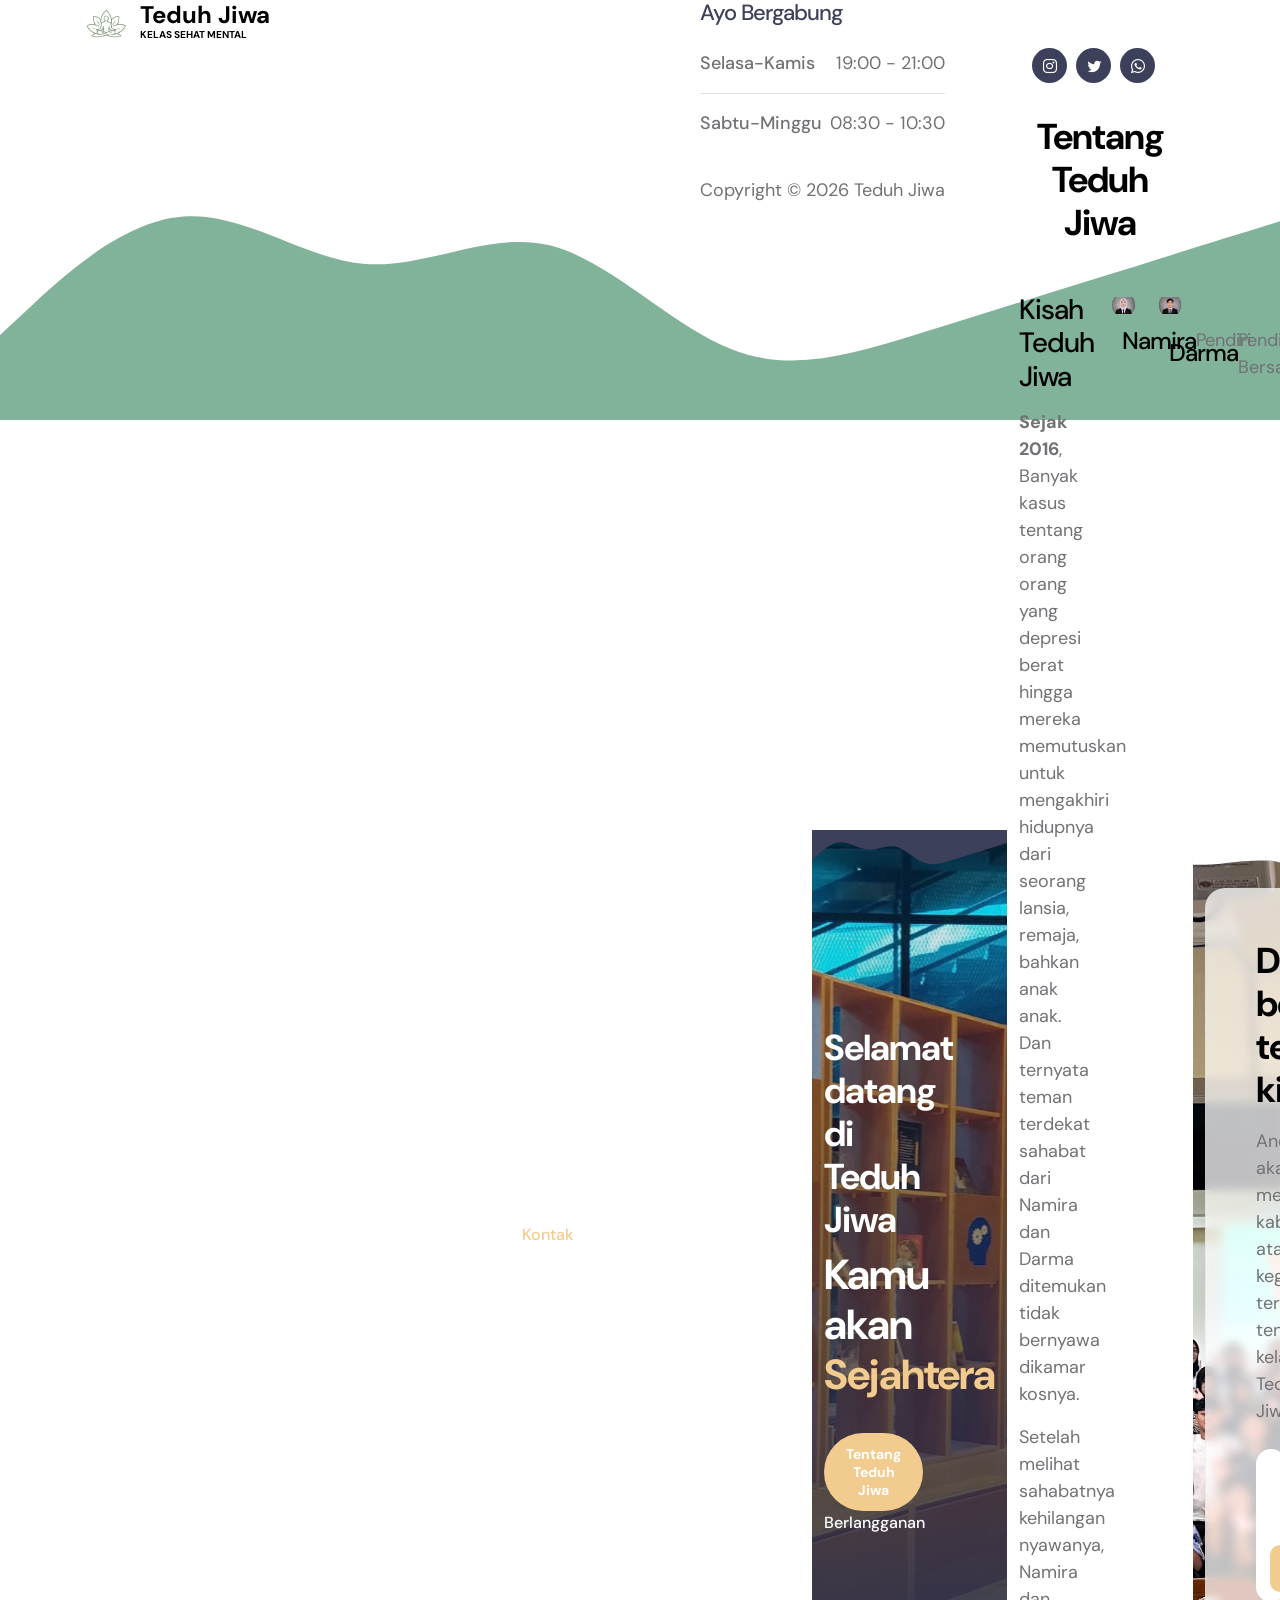
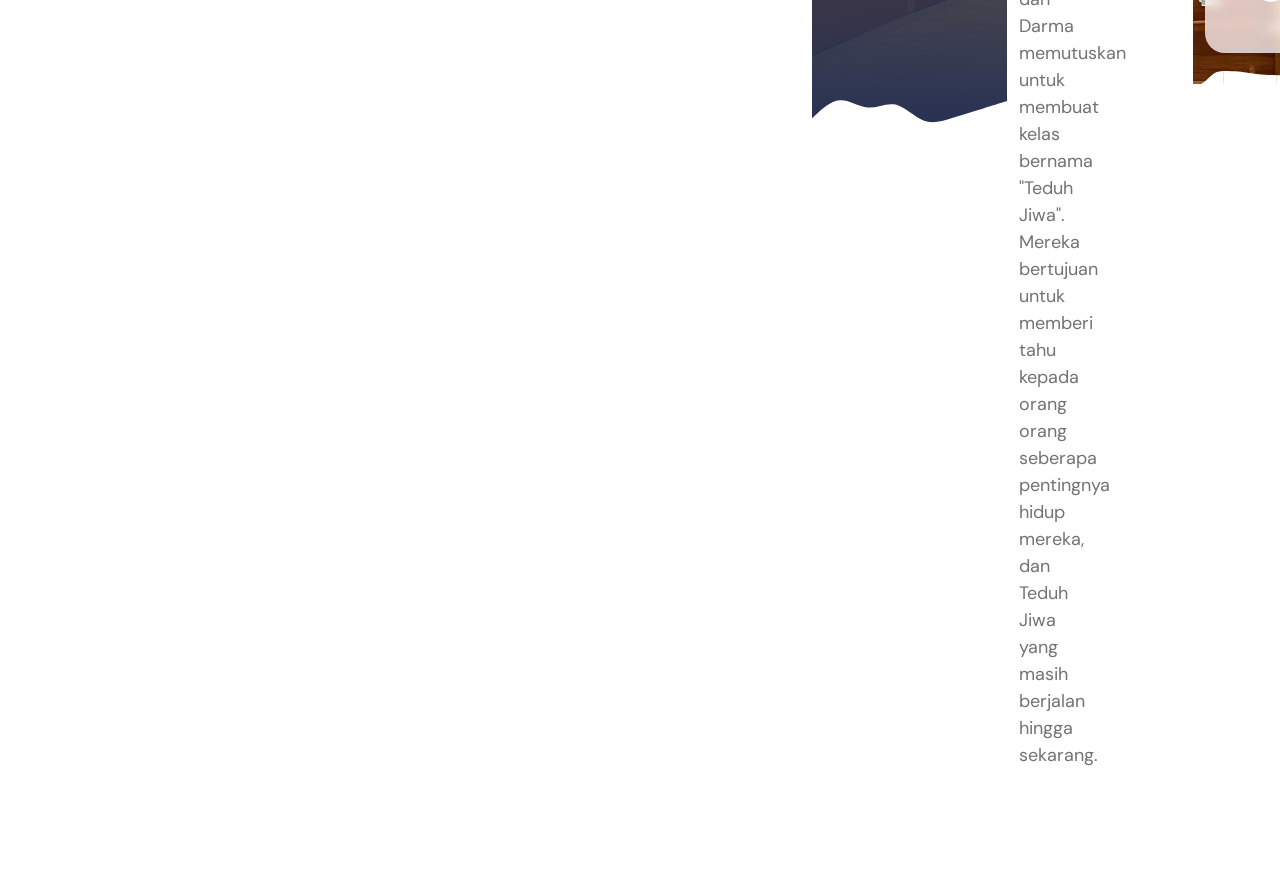
==== index.html @ 2fbf76d4 "Update index.html" ====
<!doctype html>
<html lang="en">
    <head>
        <meta charset="utf-8">
        <meta name="viewport" content="width=device-width, initial-scale=1">

        <meta name="description" content="">
        <meta name="author" content="">

        <title>Teduh Jiwa</title>

        <!-- CSS FILES -->                
        <link rel="preconnect" href="https://fonts.googleapis.com">

        <link rel="preconnect" href="https://fonts.gstatic.com" crossorigin>

        <link href="https://fonts.googleapis.com/css2?family=DM+Sans:ital,wght@0,400;0,500;0,700;1,400&display=swap" rel="stylesheet">

        <link href="css/bootstrap.min.css" rel="stylesheet">

        <link href="css/bootstrap-icons.css" rel="stylesheet">

        <link href="css/templatemo-tiya-golf-club.css" rel="stylesheet">
        
<!--

TemplateMo 587 Tiya Golf Club

https://templatemo.com/tm-587-tiya-golf-club

-->
    </head>
    
    <body>

        <main>

            <nav class="navbar navbar-expand-lg">                
                <div class="container">
                    <a class="navbar-brand d-flex align-items-center" href="index.html">
                        <img src="images/logo.png" class="navbar-brand-image img-fluid" alt="Tiya Golf Club">
                        <span class="navbar-brand-text">
                            Teduh Jiwa
                            <small>Kelas Sehat Mental</small>
                        </span>
                    </a>

                    <div class="d-lg-none ms-auto me-3">
                        <a class="btn custom-btn custom-border-btn" data-bs-toggle="offcanvas" href="#offcanvasExample" role="button" aria-controls="offcanvasExample">Member Login</a>
                    </div>
    
                    <button class="navbar-toggler" type="button" data-bs-toggle="collapse" data-bs-target="#navbarNav" aria-controls="navbarNav" aria-expanded="false" aria-label="Toggle navigation">
                        <span class="navbar-toggler-icon"></span>
                    </button>
    
                    <div class="collapse navbar-collapse" id="navbarNav">
                        <ul class="navbar-nav ms-lg-auto">
                            <li class="nav-item">
                                <a class="nav-link click-scroll" href="#section_1">Beranda</a>
                            </li>
    
                            <li class="nav-item">
                                <a class="nav-link click-scroll" href="#section_2">Tentang</a>
                            </li>

                            <li class="nav-item">
                                <a class="nav-link click-scroll" href="#section_3">Langganan</a>
                            </li>

                            <li class="nav-item">
                                <a class="nav-link click-scroll" href="#section_4">Kegiatan</a>
                            </li>

                            <li class="nav-item">
                                <a class="nav-link click-scroll" href="#section_5">Kontak</a>
                            </li>

                            <li class="nav-item">
                                <a class="nav-link click-scroll" href="login/index.html">Login</a>
                            </li>

                            <li class="nav-item dropdown">
                                <a class="nav-link dropdown-toggle" href="#" id="navbarLightDropdownMenuLink" role="button" data-bs-toggle="dropdown" aria-expanded="false">Halaman</a>

                                <ul class="dropdown-menu dropdown-menu-light" aria-labelledby="navbarLightDropdownMenuLink">
                                    <li><a class="dropdown-item" href="event-listing.html">Daftar Kegiatan</a></li>

                                    <li><a class="dropdown-item" href="event-detail.html">Rincian Kegiatan</a></li>
                                </ul>
                            </li>
                        </ul>

        
                        </p>
                    </div>
                </div>

                <svg xmlns="http://www.w3.org/2000/svg" viewBox="0 0 1440 320"><path fill="#3D405B" fill-opacity="1" d="M0,224L34.3,192C68.6,160,137,96,206,90.7C274.3,85,343,139,411,144C480,149,549,107,617,122.7C685.7,139,754,213,823,240C891.4,267,960,245,1029,224C1097.1,203,1166,181,1234,160C1302.9,139,1371,117,1406,106.7L1440,96L1440,320L1405.7,320C1371.4,320,1303,320,1234,320C1165.7,320,1097,320,1029,320C960,320,891,320,823,320C754.3,320,686,320,617,320C548.6,320,480,320,411,320C342.9,320,274,320,206,320C137.1,320,69,320,34,320L0,320Z"></path></svg>
            </div>
            

            <section class="hero-section d-flex justify-content-center align-items-center" id="section_1">

                <div class="section-overlay"></div>

                <svg xmlns="http://www.w3.org/2000/svg" viewBox="0 0 1440 320"><path fill="#3D405B" fill-opacity="1" d="M0,224L34.3,192C68.6,160,137,96,206,90.7C274.3,85,343,139,411,144C480,149,549,107,617,122.7C685.7,139,754,213,823,240C891.4,267,960,245,1029,224C1097.1,203,1166,181,1234,160C1302.9,139,1371,117,1406,106.7L1440,96L1440,0L1405.7,0C1371.4,0,1303,0,1234,0C1165.7,0,1097,0,1029,0C960,0,891,0,823,0C754.3,0,686,0,617,0C548.6,0,480,0,411,0C342.9,0,274,0,206,0C137.1,0,69,0,34,0L0,0Z"></path></svg>

                <div class="container">
                    <div class="row">

                        <div class="col-lg-6 col-12 mb-5 mb-lg-0">
                            <h2 class="text-white">Selamat datang di Teduh Jiwa</h2>

                            <h1 class="cd-headline rotate-1 text-white mb-4 pb-2">
                                <span>Kamu akan</span>
                                <span class="cd-words-wrapper">
                                    <b class="is-visible">Sejahtera</b>
                                    <b>Sehat</b>
                                    <b>Bahagia</b>
                                </span>
                            </h1>

                            <div class="custom-btn-group">
                                <a href="#section_2" class="btn custom-btn smoothscroll me-3">Tentang Teduh Jiwa</a>

                                <a href="#section_3" class="link smoothscroll">Berlangganan</a>
                            </div>
                        </div>

                        <div class="col-lg-6 col-12">
                            <div class="ratio ratio-16x9">
                                <iframe width="560" height="315" src="https://www.youtube.com/embed/LBBVtl3pUAc" title="YouTube video player" frameborder="0" allow="accelerometer; autoplay; clipboard-write; encrypted-media; gyroscope; picture-in-picture; web-share" allowfullscreen></iframe>
                            </div>
                        </div>

                    </div>
                </div>

                <svg xmlns="http://www.w3.org/2000/svg" viewBox="0 0 1440 320"><path fill="#ffffff" fill-opacity="1" d="M0,224L34.3,192C68.6,160,137,96,206,90.7C274.3,85,343,139,411,144C480,149,549,107,617,122.7C685.7,139,754,213,823,240C891.4,267,960,245,1029,224C1097.1,203,1166,181,1234,160C1302.9,139,1371,117,1406,106.7L1440,96L1440,320L1405.7,320C1371.4,320,1303,320,1234,320C1165.7,320,1097,320,1029,320C960,320,891,320,823,320C754.3,320,686,320,617,320C548.6,320,480,320,411,320C342.9,320,274,320,206,320C137.1,320,69,320,34,320L0,320Z"></path></svg>
            </section>


            <section class="about-section section-padding" id="section_2">
                <div class="container">
                    <div class="row">

                        <div class="col-lg-12 col-12 text-center">
                            <h2 class="mb-lg-5 mb-4">Tentang Teduh Jiwa</h2>
                        </div>

                        <div class="col-lg-5 col-12 me-auto mb-4 mb-lg-0">
                            <h3 class="mb-3">Kisah Teduh Jiwa</h3>

                            <p><strong>Sejak 2016</strong>, Banyak kasus tentang orang orang yang depresi berat hingga mereka memutuskan untuk mengakhiri hidupnya dari seorang lansia, remaja, bahkan anak anak. Dan ternyata teman terdekat sahabat dari Namira dan Darma ditemukan tidak bernyawa dikamar kosnya.</p>

                            <p>Setelah melihat sahabatnya kehilangan nyawanya, Namira dan Darma memutuskan untuk membuat kelas bernama "Teduh Jiwa". Mereka bertujuan untuk memberi tahu kepada orang orang seberapa pentingnya hidup mereka, dan Teduh Jiwa yang masih berjalan hingga sekarang.</p>
                        </div>

                        <div class="col-lg-3 col-md-6 col-12 mb-4 mb-lg-0 mb-md-0">
                            <div class="member-block">
                                <div class="member-block-image-wrap">
                                    <img src="images/members/portrait-young-handsome-businessman-wearing-suit-standing-with-crossed-arms-with-isolated-studio-white-background.jpg" class="member-block-image img-fluid" alt="">

                                    <ul class="social-icon">
                                        <li class="social-icon-item">
                                            <a href="#" class="social-icon-link bi-twitter"></a>
                                        </li>

                                        <li class="social-icon-item">
                                            <a href="#" class="social-icon-link bi-whatsapp"></a>
                                        </li>
                                    </ul>
                                </div>

                                <div class="member-block-info d-flex align-items-center">
                                    <h4>Namira</h4>

                                    <p class="ms-auto">Pendiri</p>
                                </div>
                            </div>
                        </div>

                        <div class="col-lg-3 col-md-6 col-12">
                            <div class="member-block">
                                <div class="member-block-image-wrap">
                                    <img src="images/members/successful-asian-lady-boss-red-blazer-holding-clipboard-with-documens-pen-working-looking-happy-white-background.jpg" class="member-block-image img-fluid" alt="">

                                    <ul class="social-icon">
                                        <li class="social-icon-item">
                                            <a href="#" class="social-icon-link bi-linkedin"></a>
                                        </li>
                                        <li class="social-icon-item">
                                            <a href="#" class="social-icon-link bi-twitter"></a>
                                        </li>
                                    </ul>
                                </div>

                                <div class="member-block-info d-flex align-items-center">
                                    <h4>Darma</h4>

                                    <p class="ms-auto">Pendiri Bersama</p>
                                </div>
                            </div>
                        </div>

                    </div>
                </div>
            </section>


            <section class="section-bg-image">
                <svg viewBox="0 0 1265 144" xmlns="http://www.w3.org/2000/svg" xmlns:xlink="http://www.w3.org/1999/xlink"><path fill="rgba(255, 255, 255, 1)" d="M 0 40 C 164 40 164 20 328 20 L 328 20 L 328 0 L 0 0 Z" stroke-width="0"></path> <path fill="rgba(255, 255, 255, 1)" d="M 327 20 C 445.5 20 445.5 89 564 89 L 564 89 L 564 0 L 327 0 Z" stroke-width="0"></path> <path fill="rgba(255, 255, 255, 1)" d="M 563 89 C 724.5 89 724.5 48 886 48 L 886 48 L 886 0 L 563 0 Z" stroke-width="0"></path><path fill="rgba(255, 255, 255, 1)" d="M 885 48 C 1006.5 48 1006.5 67 1128 67 L 1128 67 L 1128 0 L 885 0 Z" stroke-width="0"></path><path fill="rgba(255, 255, 255, 1)" d="M 1127 67 C 1196 67 1196 0 1265 0 L 1265 0 L 1265 0 L 1127 0 Z" stroke-width="0"></path></svg>

                <div class="container">
                    <div class="row">

                        <div class="col-lg-6 col-12">
                            <div class="section-bg-image-block">
                                <h2 class="mb-lg-3">Dapatkan berita tentang kita</h2>

                                <p>Anda akan mendapatkan kabar atau kegiatan terbaru tentang kelas Teduh Jiwa.</p>

                                <form action="#" method="get" class="custom-form mt-lg-4 mt-2" role="form">
                                    <div class="input-group input-group-lg">
                                        <span class="input-group-text bi-envelope" id="basic-addon1"></span>

                                        <input type="email" name="email" id="email" pattern="[^ @]*@[^ @]*" class="form-control" placeholder="Alamat Email" required="">

                                        <button type="submit" class="form-control">Ikuti</button>
                                    </div>
                                </form>
                            </div>
                        </div>

                    </div>
                </div>

                <svg viewBox="0 0 1265 144" xmlns="http://www.w3.org/2000/svg" xmlns:xlink="http://www.w3.org/1999/xlink"><path fill="rgba(255, 255, 255, 1)" d="M 0 40 C 164 40 164 20 328 20 L 328 20 L 328 0 L 0 0 Z" stroke-width="0"></path> <path fill="rgba(255, 255, 255, 1)" d="M 327 20 C 445.5 20 445.5 89 564 89 L 564 89 L 564 0 L 327 0 Z" stroke-width="0"></path> <path fill="rgba(255, 255, 255, 1)" d="M 563 89 C 724.5 89 724.5 48 886 48 L 886 48 L 886 0 L 563 0 Z" stroke-width="0"></path><path fill="rgba(255, 255, 255, 1)" d="M 885 48 C 1006.5 48 1006.5 67 1128 67 L 1128 67 L 1128 0 L 885 0 Z" stroke-width="0"></path><path fill="rgba(255, 255, 255, 1)" d="M 1127 67 C 1196 67 1196 0 1265 0 L 1265 0 L 1265 0 L 1127 0 Z" stroke-width="0"></path></svg>
            </section>


            <section class="membership-section section-padding" id="section_3">
                <div class="container">
                    <div class="row">

                        <div class="col-lg-12 col-12 text-center mx-auto mb-lg-5 mb-4">
                            <h2><span>Berlangganan</span> kelas Teduh Jiwa</h2>
                        </div>

                        <div class="col-lg-6 col-12 mb-3 mb-lg-0">
                            <h4 class="mb-4 pb-lg-2">Biaya kelas Teduh Jiwa</h4>

                            <div class="table-responsive">
                                <table class="table text-center">
                                    <thead>
                                        <tr>
                                            <th style="width: 34%;">Fasilitas</th>
                                            
                                            <th style="width: 22%;">P1 310k</th>
                                            
                                            <th style="width: 22%;">P2 720k</th>
                                            
                                            <th style="width: 22%;">P3 1.235k</th>
                                        </tr>
                                    </thead>

                                    <tbody>
                                        <tr>
                                            <th scope="row" class="text-start">Konsultasi</th>
                                            
                                            <td>
                                                <i class="bi-check-circle-fill"></i>
                                            </td>
                                            
                                            <td>
                                                <i class="bi-check-circle-fill"></i>
                                            </td>
                                            
                                            <td>
                                                <i class="bi-check-circle-fill"></i>
                                            </td>
                                        </tr>

                                        <tr>
                                            <th scope="row" class="text-start">Kelas 2 Bulan</th>

                                            <td>
                                                <i class="bi-check-circle-fill"></i>
                                            </td>

                                            <td>
                                                <i class="bi-check-circle-fill"></i>
                                            </td>

                                            <td>
                                                <i class="bi-check-circle-fill"></i>
                                            </td>
                                        </tr>

                                        <tr>
                                            <th scope="row" class="text-start">Outbound</th>

                                            <td>
                                                <i class="bi-x-circle-fill"></i>
                                            </td>

                                            <td>
                                                <i class="bi-check-circle-fill"></i>
                                            </td>

                                            <td>
                                                <i class="bi-check-circle-fill"></i>
                                            </td>
                                        </tr>

                                        <tr>
                                            <th scope="row" class="text-start">Kelas akhir minggu</th>

                                            <td>
                                                <i class="bi-x-circle-fill"></i>
                                            </td>

                                            <td>
                                                <i class="bi-check-circle-fill"></i>
                                            </td>

                                            <td>
                                                <i class="bi-check-circle-fill"></i>
                                            </td>
                                        </tr>

                                        <tr>
                                            <th scope="row" class="text-start">Seminar</th>

                                            <td>
                                                <i class="bi-x-circle-fill"></i>
                                            </td>

                                            <td>
                                                <i class="bi-x-circle-fill"></i>
                                            </td>

                                            <td>
                                                <i class="bi-check-circle-fill"></i>
                                            </td>
                                        </tr>
                                        
                                        <tr>
                                            <th scope="row" class="text-start">Tambahan kelas 1 bulan</th>

                                            <td>
                                                <i class="bi-x-circle-fill"></i>
                                            </td>

                                            <td>
                                                <i class="bi-x-circle-fill"></i>
                                            </td>

                                            <td>
                                                <i class="bi-check-circle-fill"></i>
                                            </td>
                                        </tr>
                                        
                                    </tbody>
                                </table>
                            </div>
                        </div>

                        <div class="col-lg-5 col-12 mx-auto">
                        <h4 class="mb-4 pb-lg-2">Ayo Bergabung!</h4>
                            <form action="#" method="post" class="custom-form membership-form shadow-lg" role="form">
                                <h4 class="text-white mb-4">Daftar menjadi member</h4>

                                    <div class="form-floating">
                                        <input type="text" name="full-name" id="full-name" class="form-control" placeholder="Full Name" required="">
                                        
                                        <label for="floatingInput">Nama Lengkap</label>
                                    </div>

                                    <div class="form-floating">
                                        <input type="email" name="email" id="email" pattern="[^ @]*@[^ @]*" class="form-control" placeholder="Email address" required="">
                                        
                                        <label for="floatingInput">Alamat Email</label>
                                    </div>

                                    <div class="form-floating">
                                        <textarea class="form-control" id="message" name="message" placeholder="Describe message here"></textarea>
                                        
                                        <label for="floatingTextarea"> Alasan</label>
                                    </div>

                                    <button type="submit" class="form-control">Kirim</button>
                                </div>
                            </form>
                        </div>

                    </div>
                </div>
            </section>


            <section class="events-section section-bg section-padding" id="section_4">
                <div class="container">
                    <div class="row">

                        <div class="col-lg-12 col-12">
                            <h2 class="mb-lg-3">Kegiatan Mendatang</h2>
                        </div>

                        <div class="row custom-block mb-3">
                            <div class="col-lg-2 col-md-4 col-12 order-2 order-md-0 order-lg-0">
                                <div class="custom-block-date-wrap d-flex d-lg-block d-md-block align-items-center mt-3 mt-lg-0 mt-md-0">
                                    <h6 class="custom-block-date mb-lg-1 mb-0 me-3 me-lg-0 me-md-0">15</h6>
                                    
                                    <strong class="text-white">Mei 2026</strong>
                                </div>
                            </div>

                            <div class="col-lg-4 col-md-8 col-12 order-1 order-lg-0">
                                <div class="custom-block-image-wrap">
                                    <a href="event-detail.html">
                                        <img src="images/professional-golf-player.jpg" class="custom-block-image img-fluid" alt="">

                                        <i class="custom-block-icon bi-link"></i>
                                    </a>
                                </div>
                            </div>

                            <div class="col-lg-6 col-12 order-3 order-lg-0">
                                <div class="custom-block-info mt-2 mt-lg-0">
                                    <a href="event-detail.html" class="events-title mb-3">Curhat bareng Prilly Latuconsina</a>

                                    <p class="mb-0">Prilly Latuconsina akan hadir bukan sebagai pembicara namun sebagai tempat untuk bercerita dan disini semua bebas untuk bercerita.</p>

                                    <div class="d-flex flex-wrap border-top mt-4 pt-3">

                                        <div class="mb-4 mb-lg-0">
                                            <div class="d-flex flex-wrap align-items-center mb-1">
                                                <span class="custom-block-span">Lokasi:</span>

                                                <p class="mb-0">Asia Afrika, Bandung</p>
                                            </div>

                                            <div class="d-flex flex-wrap align-items-center">
                                                <span class="custom-block-span">Biaya:</span>

                                                <p class="mb-0">170k</p>
                                            </div>
                                        </div>

                                        <div class="d-flex align-items-center ms-lg-auto">
                                            <a href="event-detail.html" class="btn custom-btn">Beli Tiket</a>
                                        </div>
                                    </div>
                                </div>
                            </div>
                        </div>

                        <div class="row custom-block custom-block-bg">
                            <div class="col-lg-2 col-md-4 col-12 order-2 order-md-0 order-lg-0">
                                <div class="custom-block-date-wrap d-flex d-lg-block d-md-block align-items-center mt-3 mt-lg-0 mt-md-0">
                                    <h6 class="custom-block-date mb-lg-1 mb-0 me-3 me-lg-0 me-md-0">27</h6>
                                    
                                    <strong class="text-white">Juli 2026</strong>
                                </div>
                            </div>

                            <div class="col-lg-4 col-md-8 col-12 order-1 order-lg-0">
                                <div class="custom-block-image-wrap">
                                    <a href="event-detail.html">
                                        <img src="images/girl-taking-selfie-with-friends-golf-field.jpg" class="custom-block-image img-fluid" alt="">

                                        <i class="custom-block-icon bi-link"></i>
                                    </a>
                                </div>
                            </div>

                            <div class="col-lg-6 col-12 order-3 order-lg-0">
                                <div class="custom-block-info mt-2 mt-lg-0">
                                    <a href="event-detail.html" class="events-title mb-3">Seminar Bersama Dr. Gia</a>

                                    <p class="mb-0">Seminar yang berisi informasi informasi yang akan disampaikan oleh Dr. Gia serta sesi tanya jawab yang langsung diberikan jawaban oleh Dr. Gia.  </p>

                                    <div class="d-flex flex-wrap border-top mt-4 pt-3">

                                        <div class="mb-4 mb-lg-0">
                                            <div class="d-flex flex-wrap align-items-center mb-1">
                                                <span class="custom-block-span">Lokasi:</span>

                                                <p class="mb-0">Braga, Bandung</p>
                                            </div>

                                            <div class="d-flex flex-wrap align-items-center">
                                                <span class="custom-block-span">Biaya:</span>

                                                <p class="mb-0">125k</p>
                                            </div>
                                        </div>

                                        <div class="d-flex align-items-center ms-lg-auto">
                                            <a href="event-detail.html" class="btn custom-btn">Beli tiket</a>
                                        </div>
                                    </div>
                                </div>
                            </div>
                        </div>

                    </div>
                </div>
            </section>


            <section class="contact-section section-padding" id="section_5">
                <div class="container">
                    <div class="row">

                        <div class="col-lg-5 col-12">
                            <form action="#" method="post" class="custom-form contact-form" role="form">
                                <h2 class="mb-4 pb-2">Hubungi Teduh Jiwa</h2>

                                <div class="row">
                                    <div class="col-lg-6 col-md-6 col-12">
                                        <div class="form-floating">
                                            <input type="text" name="full-name" id="full-name" class="form-control" placeholder="Full Name" required="">
                                            
                                            <label for="floatingInput">Nama Lengkap</label>
                                        </div>
                                    </div>

                                    <div class="col-lg-6 col-md-6 col-12"> 
                                        <div class="form-floating">
                                            <input type="email" name="email" id="email" pattern="[^ @]*@[^ @]*" class="form-control" placeholder="Email address" required="">
                                            
                                            <label for="floatingInput">Alamat Email</label>
                                        </div>
                                    </div>

                                    <div class="col-lg-12 col-12">
                                        <div class="form-floating">
                                            <textarea class="form-control" id="message" name="message" placeholder="Describe message here"></textarea>
                                            
                                            <label for="floatingTextarea">Pesan</label>
                                        </div>

                                        <button type="submit" class="form-control">Kirim</button>
                                    </div>
                                </div>
                            </form>
                        </div>

                        <div class="col-lg-6 col-12">
                            <div class="contact-info mt-5">
                                <div class="contact-info-item">
                                    <div class="contact-info-body">
                                        <strong>Asia Afrika, Bandung</strong>

                                        <p class="mt-2 mb-1">
                                            <a href="tel: +62 811-9116-0712" class="contact-link">
                                                +62 
                                                811-9116-0712
                                            </a>
                                        </p>

                                        <p class="mb-0">
                                            <a href="mailto:teduhJiwa@yahoo.com" class="contact-link">
                                                teduhJiwa@yahoo.com
                                            </a>
                                        </p>
                                    </div>

                                    <div class="contact-info-footer">
                                        <a href="#">Peta</a>
                                    </div>
                                </div>

                                <img src="images/WorldMap.svg" class="img-fluid" alt="">
                            </div>
                        </div>

                    </div>
                </div>
            </section>
        </main>

        <footer class="site-footer">
            <div class="container">
                <div class="row">

                    <div class="col-lg-6 col-12 me-auto mb-5 mb-lg-0">
                        <a class="navbar-brand d-flex align-items-center" href="index.html">
                            <img src="images/logo.png" class="navbar-brand-image img-fluid" alt="">
                            <span class="navbar-brand-text">
                                Teduh Jiwa
                                <small>Kelas Sehat Mental</small>
                            </span>
                        </a>
                    </div>

                    <div class="col-lg-3 col-12">
                        <h5 class="site-footer-title mb-4">Ayo Bergabung</h5>

                        <p class="d-flex border-bottom pb-3 mb-3 me-lg-3">
                            <span>Selasa-Kamis</span>
                            19:00 - 21:00 
                        </p>

                        <p class="d-flex me-lg-3">
                            <span>Sabtu-Minggu</span>
                            08:30 - 10:30 
                        </p>
                        <br>
                        <p class="copyright-text">Copyright © 2026 Teduh Jiwa</p>
                    </div>

                        <div class="col-lg-2 col-12 ms-auto">
                            <ul class="social-icon mt-lg-5 mt-3 mb-4">
                                <li class="social-icon-item">
                                    <a href="#" class="social-icon-link bi-instagram"></a>
                                </li>

                                <li class="social-icon-item">
                                    <a href="#" class="social-icon-link bi-twitter"></a>
                                </li>

                                <li class="social-icon-item">
                                    <a href="#" class="social-icon-link bi-whatsapp"></a>
                                </li>
                            </ul>
                            
                        </div>

                </div>
            </div>

            <svg xmlns="http://www.w3.org/2000/svg" viewBox="0 0 1440 320"><path fill="#81B29A" fill-opacity="1" d="M0,224L34.3,192C68.6,160,137,96,206,90.7C274.3,85,343,139,411,144C480,149,549,107,617,122.7C685.7,139,754,213,823,240C891.4,267,960,245,1029,224C1097.1,203,1166,181,1234,160C1302.9,139,1371,117,1406,106.7L1440,96L1440,320L1405.7,320C1371.4,320,1303,320,1234,320C1165.7,320,1097,320,1029,320C960,320,891,320,823,320C754.3,320,686,320,617,320C548.6,320,480,320,411,320C342.9,320,274,320,206,320C137.1,320,69,320,34,320L0,320Z"></path></svg>
        </footer>


        <!-- JAVASCRIPT FILES -->
        <script src="js/jquery.min.js"></script>
        <script src="js/bootstrap.bundle.min.js"></script>
        <script src="js/jquery.sticky.js"></script>
        <script src="js/click-scroll.js"></script>
        <script src="js/animated-headline.js"></script>
        <script src="js/modernizr.js"></script>
        <script src="js/custom.js"></script>

    </body>
</html>
---- css/templatemo-tiya-golf-club.css ----
/*

TemplateMo 587 Tiya Golf Club

https://templatemo.com/tm-587-tiya-golf-club

*/


/*---------------------------------------
  CUSTOM PROPERTIES ( VARIABLES )             
-----------------------------------------*/
:root {
  --white-color:                  #ffffff;
  --primary-color:                #81B29A;
  --secondary-color:              #3D405B;
  --section-bg-color:             #F4F1DE;
  --custom-btn-bg-color:          #F2CC8F;
  --custom-btn-bg-hover-color:    #E07A5F;
  --dark-color:                   #000000;
  --p-color:                      #717275;
  --link-hover-color:             #F2CC8F;

  --body-font-family:             'DM Sans', sans-serif;

  --h1-font-size:                 42px;
  --h2-font-size:                 36px;
  --h3-font-size:                 28px;
  --h4-font-size:                 24px;
  --h5-font-size:                 22px;
  --h6-font-size:                 20px;
  --p-font-size:                  18px;
  --menu-font-size:               16px;
  --btn-font-size:                14px;

  --border-radius-large:          100px;
  --border-radius-medium:         20px;
  --border-radius-small:          10px;

  --font-weight-normal:           400;
  --font-weight-medium:           500;
  --font-weight-bold:             700;
}

body {
  background-color: var(--white-color);
  font-family: var(--body-font-family); 
}


/*---------------------------------------
  TYPOGRAPHY               
-----------------------------------------*/

h2,
h3,
h4,
h5,
h6 {
  color: var(--dark-color);
}

h1,
h2,
h3,
h4,
h5,
h6 {
  font-weight: var(--font-weight-medium);
  letter-spacing: -1px;
}

h1 {
  font-size: var(--h1-font-size);
  font-weight: var(--font-weight-bold);
}

h2 {
  font-size: var(--h2-font-size);
  font-weight: var(--font-weight-bold);
}

h3 {
  font-size: var(--h3-font-size);
}

h4 {
  font-size: var(--h4-font-size);
}

h5 {
  font-size: var(--h5-font-size);
}

h6 {
  font-size: var(--h6-font-size);
}

p {
  color: var(--p-color);
  font-size: var(--p-font-size);
  font-weight: var(--font-weight-normal);
}

ul li {
  color: var(--p-color);
  font-size: var(--p-font-size);
  font-weight: var(--font-weight-normal);
}

a, 
button {
  touch-action: manipulation;
  transition: all 0.3s;
}

a {
  display: inline-block;
  color: var(--secondary-color);
  text-decoration: none;
}

a:hover {
  color: var(--link-hover-color);
}

b,
strong {
  font-weight: var(--font-weight-bold);
}


/*---------------------------------------
  SECTION               
-----------------------------------------*/
.section-bg {
  background-color: var(--section-bg-color);
}

.section-padding {
  padding-top: 100px;
  padding-bottom: 100px;
}

.section-overlay {
  content: "";
  background: rgba(0, 0, 0, 0) linear-gradient(rgba(39, 48, 83, 0.01) 0%, rgb(39, 48, 83) 100%) repeat scroll 0% 0%;
  position: absolute;
  top: 0;
  right: 0;
  bottom: 0;
  left: 0;
}

::selection {
  background-color: var(--primary-color);
  color: var(--white-color);
}


/*---------------------------------------
  ANIMATED HEADLINE               
-----------------------------------------*/
.cd-words-wrapper {
  display: inline-block;
  position: relative;
  text-align: left;
}

.cd-words-wrapper b {
  color: var(--link-hover-color);
  display: inline-block;
  position: absolute;
  white-space: nowrap;
  left: 0;
  top: 0;
}

.cd-words-wrapper b.is-visible {
  position: relative;
}

.no-js .cd-words-wrapper b {
  opacity: 0;
}

.no-js .cd-words-wrapper b.is-visible {
  opacity: 1;
}

.cd-headline.rotate-1 .cd-words-wrapper {
  -webkit-perspective: 300px;
  -moz-perspective: 300px;
  perspective: 300px;
}
.cd-headline.rotate-1 b {
  opacity: 0;
  -webkit-transform-origin: 50% 100%;
  -moz-transform-origin: 50% 100%;
  -ms-transform-origin: 50% 100%;
  -o-transform-origin: 50% 100%;
  transform-origin: 50% 100%;
  -webkit-transform: rotateX(180deg);
  -moz-transform: rotateX(180deg);
  -ms-transform: rotateX(180deg);
  -o-transform: rotateX(180deg);
  transform: rotateX(180deg);
}
.cd-headline.rotate-1 b.is-visible {
  opacity: 1;
  -webkit-transform: rotateX(0deg);
  -moz-transform: rotateX(0deg);
  -ms-transform: rotateX(0deg);
  -o-transform: rotateX(0deg);
  transform: rotateX(0deg);
  -webkit-animation: cd-rotate-1-in 1.2s;
  -moz-animation: cd-rotate-1-in 1.2s;
  animation: cd-rotate-1-in 1.2s;
}
.cd-headline.rotate-1 b.is-hidden {
  -webkit-transform: rotateX(180deg);
  -moz-transform: rotateX(180deg);
  -ms-transform: rotateX(180deg);
  -o-transform: rotateX(180deg);
  transform: rotateX(180deg);
  -webkit-animation: cd-rotate-1-out 1.2s;
  -moz-animation: cd-rotate-1-out 1.2s;
  animation: cd-rotate-1-out 1.2s;
}

@-webkit-keyframes cd-rotate-1-in {
  0% {
    -webkit-transform: rotateX(180deg);
    opacity: 0;
  }
  35% {
    -webkit-transform: rotateX(120deg);
    opacity: 0;
  }
  65% {
    opacity: 0;
  }
  100% {
    -webkit-transform: rotateX(360deg);
    opacity: 1;
  }
}
@-moz-keyframes cd-rotate-1-in {
  0% {
    -moz-transform: rotateX(180deg);
    opacity: 0;
  }
  35% {
    -moz-transform: rotateX(120deg);
    opacity: 0;
  }
  65% {
    opacity: 0;
  }
  100% {
    -moz-transform: rotateX(360deg);
    opacity: 1;
  }
}
@keyframes cd-rotate-1-in {
  0% {
    -webkit-transform: rotateX(180deg);
    -moz-transform: rotateX(180deg);
    -ms-transform: rotateX(180deg);
    -o-transform: rotateX(180deg);
    transform: rotateX(180deg);
    opacity: 0;
  }
  35% {
    -webkit-transform: rotateX(120deg);
    -moz-transform: rotateX(120deg);
    -ms-transform: rotateX(120deg);
    -o-transform: rotateX(120deg);
    transform: rotateX(120deg);
    opacity: 0;
  }
  65% {
    opacity: 0;
  }
  100% {
    -webkit-transform: rotateX(360deg);
    -moz-transform: rotateX(360deg);
    -ms-transform: rotateX(360deg);
    -o-transform: rotateX(360deg);
    transform: rotateX(360deg);
    opacity: 1;
  }
}
@-webkit-keyframes cd-rotate-1-out {
  0% {
    -webkit-transform: rotateX(0deg);
    opacity: 1;
  }
  35% {
    -webkit-transform: rotateX(-40deg);
    opacity: 1;
  }
  65% {
    opacity: 0;
  }
  100% {
    -webkit-transform: rotateX(180deg);
    opacity: 0;
  }
}
@-moz-keyframes cd-rotate-1-out {
  0% {
    -moz-transform: rotateX(0deg);
    opacity: 1;
  }
  35% {
    -moz-transform: rotateX(-40deg);
    opacity: 1;
  }
  65% {
    opacity: 0;
  }
  100% {
    -moz-transform: rotateX(180deg);
    opacity: 0;
  }
}
@keyframes cd-rotate-1-out {
  0% {
    -webkit-transform: rotateX(0deg);
    -moz-transform: rotateX(0deg);
    -ms-transform: rotateX(0deg);
    -o-transform: rotateX(0deg);
    transform: rotateX(0deg);
    opacity: 1;
  }
  35% {
    -webkit-transform: rotateX(-40deg);
    -moz-transform: rotateX(-40deg);
    -ms-transform: rotateX(-40deg);
    -o-transform: rotateX(-40deg);
    transform: rotateX(-40deg);
    opacity: 1;
  }
  65% {
    opacity: 0;
  }
  100% {
    -webkit-transform: rotateX(180deg);
    -moz-transform: rotateX(180deg);
    -ms-transform: rotateX(180deg);
    -o-transform: rotateX(180deg);
    transform: rotateX(180deg);
    opacity: 0;
  }
}


/*---------------------------------------
  CUSTOM BUTTON               
-----------------------------------------*/
.custom-btn {
  background: var(--custom-btn-bg-color);
  border: 2px solid transparent;
  border-radius: var(--border-radius-large);
  color: var(--white-color);
  font-size: var(--btn-font-size);
  font-weight: var(--font-weight-bold);
  line-height: normal;
  transition: all 0.3s;
  padding: 10px 20px;
}

.custom-btn:hover {
  background: var(--custom-btn-bg-hover-color);
  color: var(--white-color);
}

.custom-border-btn {
  background: transparent;
  border: 2px solid var(--custom-btn-bg-color);
  color: var(--custom-btn-bg-color);
}

.custom-border-btn:hover {
  background: var(--custom-btn-bg-color);
  border-color: transparent;
  color: var(--white-color);
}

.custom-btn-bg-white {
  border-color: var(--white-color);
  color: var(--white-color);
}

.custom-btn-group .link {
  color: var(--white-color);
  font-weight: var(--font-weight-medium);
}

.custom-btn-group .link:hover {
  color: var(--link-hover-color);
}


/*---------------------------------------
  NAVIGATION BAR & OFFCANVAS              
-----------------------------------------*/
.offcanvas {
  background-color: var(--primary-color);
  padding: 30px;
}

.offcanvas.offcanvas-end {
  border-left: 0;
}

.offcanvas-header .btn-close {
  transition: all 0.3s;
}

.offcanvas-header .btn-close:hover {
  transform: rotate(180deg);
}

.offcanvas svg {
  position: absolute;
  bottom: 0;
  right: 0;
  left: 0;
}

.sticky-wrapper {
  position: absolute;
  top: 0;
  right: 0;
  left: 0;
}

.sticky-wrapper.is-sticky .navbar {
  background-color: rgb(61 64 91);
}

.navbar {
  background: transparent;
  z-index: 99;
  padding-top: 15px;
  padding-bottom: 15px;
}

.navbar-brand,
.navbar-brand:hover {
  font-size: var(--h4-font-size);
  font-weight: var(--font-weight-bold);
  display: block;
  color: var(--dark-color);
  max-width: 48px;
}

.navbar .navbar-brand,
.navbar .navbar-brand:hover {
  color: var(--white-color);
}

.navbar .navbar-brand-image {
  filter: brightness(0) invert(1);
}

.navbar-brand-image {
  width: 48px;
  height: 48px;
}

.navbar-brand-text {
  line-height: normal;
  margin-left: 10px;
  position: relative;
  bottom: 5px;
}

.navbar-brand-text small {
  display: block;
  font-size: 10px;
  line-height: 1;
  text-transform: uppercase;
}

.navbar-expand-lg .navbar-nav .nav-link {
  border-radius: var(--border-radius-large);
  margin: 10px;
  padding: 10px;
}

.navbar-nav .nav-link {
  display: inline-block;
  color: var(--white-color);
  font-size: var(--menu-font-size);
  font-weight: var(--font-weight-medium);
  padding-top: 15px;
  padding-bottom: 15px;
}

.navbar-nav .nav-link.active, 
.navbar-nav .nav-link:hover {
  color: var(--link-hover-color);
}

.navbar .dropdown-menu {
  background: var(--white-color);
  box-shadow: 0 1rem 3rem rgba(0,0,0,.175);
  border: 0;
  display: inherit;
  opacity: 0;
  min-width: 9rem;
  margin-top: 20px;
  padding: 13px 0 10px 0;
  transition: all 0.3s;
  pointer-events: none;
}

.navbar .dropdown-menu::before {
  content: "";
  width: 0;
  height: 0;
  border-left: 20px solid transparent;
  border-right: 20px solid transparent;
  border-bottom: 15px solid var(--white-color);
  position: absolute;
  top: -10px;
  left: 10px;
}

.navbar .dropdown-item {
  display: inline-block;
  color: var(--p-color);
  font-size: var(--menu-font-size);
  font-weight: var(--font-weight-medium);
  position: relative;
}

.navbar .dropdown-item.active, 
.navbar .dropdown-item:active,
.navbar .dropdown-item:focus, 
.navbar .dropdown-item:hover {
  background: transparent;
  color: var(--link-hover-color);
}

.navbar .dropdown-toggle::after {
  content: "\f282";
  display: inline-block;
  font-family: bootstrap-icons !important;
  font-size: var(--copyright-font-size);
  font-style: normal;
  font-weight: normal !important;
  font-variant: normal;
  text-transform: none;
  line-height: 1;
  vertical-align: -.125em;
  -webkit-font-smoothing: antialiased;
  -moz-osx-font-smoothing: grayscale;
  position: relative;
  left: 2px;
  border: 0;
}

@media screen and (min-width: 992px) {
  .navbar .dropdown:hover .dropdown-menu {
    opacity: 1;
    margin-top: 0;
    pointer-events: auto;
  }
}

.navbar-toggler {
  border: 0;
  padding: 0;
  cursor: pointer;
  margin: 0;
  width: 30px;
  height: 35px;
  outline: none;
}

.navbar-toggler:focus {
  outline: none;
  box-shadow: none;
}

.navbar-toggler[aria-expanded="true"] .navbar-toggler-icon {
  background: transparent;
}

.navbar-toggler[aria-expanded="true"] .navbar-toggler-icon:before,
.navbar-toggler[aria-expanded="true"] .navbar-toggler-icon:after {
  transition: top 300ms 50ms ease, -webkit-transform 300ms 350ms ease;
  transition: top 300ms 50ms ease, transform 300ms 350ms ease;
  transition: top 300ms 50ms ease, transform 300ms 350ms ease, -webkit-transform 300ms 350ms ease;
  top: 0;
}

.navbar-toggler[aria-expanded="true"] .navbar-toggler-icon:before {
  transform: rotate(45deg);
}

.navbar-toggler[aria-expanded="true"] .navbar-toggler-icon:after {
  transform: rotate(-45deg);
}

.navbar-toggler .navbar-toggler-icon {
  background: var(--white-color);
  transition: background 10ms 300ms ease;
  display: block;
  width: 30px;
  height: 2px;
  position: relative;
}

.navbar-toggler .navbar-toggler-icon:before,
.navbar-toggler .navbar-toggler-icon:after {
  transition: top 300ms 350ms ease, -webkit-transform 300ms 50ms ease;
  transition: top 300ms 350ms ease, transform 300ms 50ms ease;
  transition: top 300ms 350ms ease, transform 300ms 50ms ease, -webkit-transform 300ms 50ms ease;
  position: absolute;
  right: 0;
  left: 0;
  background: var(--white-color);
  width: 30px;
  height: 2px;
  content: '';
}

.navbar-toggler .navbar-toggler-icon::before {
  top: -8px;
}

.navbar-toggler .navbar-toggler-icon::after {
  top: 8px;
}


/*---------------------------------------
  HERO        
-----------------------------------------*/
.hero-section {
  background-image: url('../images/anna-rosar-ZxFyVBHMK-c-unsplash.jpg');
  background-repeat: no-repeat;
  background-size: cover;
  background-position: center;
  position: relative;
  padding-top: 100px;
  padding-bottom: 100px;
  height: 100vh;
  min-height: 670px;
  margin-bottom: -90px;
}

.hero-50 {
  height: auto;
  min-height: 540px;
  margin-bottom: -100px;
}

.hero-50 .container + svg {
  transform: rotate(180deg);
}

.hero-section .ratio {
  border-radius: var(--border-radius-medium);
  overflow: hidden;
}

.hero-section svg {
  position: absolute;
  right: 0;
  left: 0;
}

.hero-section > svg {
  top: 0;
}

.hero-section .container + svg {
  top: auto;
  bottom: -1px;
}

.hero-section .row {
  position: relative;
  z-index: 22;
}


/*---------------------------------------
  BACKGROUND IMAGE SECTION        
-----------------------------------------*/
.section-bg-image {
  background-image: url('../images/frederik-rosar-NDSZcCfnsbY-unsplash.jpg');
  background-repeat: no-repeat;
  background-size: cover;
  background-position: center;
  position: relative;
  margin-bottom: -70px;
}

.section-bg-image .container + svg {
  transform: rotate(180deg);
  position: relative;
  bottom: -1px;
}

.section-bg-image-block {
  backdrop-filter: blur(5px) saturate(180%);
  -webkit-backdrop-filter: blur(5px) saturate(180%);
  background-color: rgba(255, 255, 255, 0.75);
  border-radius: var(--border-radius-medium);
  border: 1px solid rgba(209, 213, 219, 0.3);
  border-radius: var(--border-radius-medium);
  padding: 50px;
}

.section-bg-image-block .input-group {
  background-color: var(--white-color);
  border-radius: var(--border-radius-large);
  padding: 10px 15px;
}

.section-bg-image-block .input-group-text {
  background-color: transparent;
  border: 0;
}

.section-bg-image-block input[type="email"] {
  border: 0;
  box-shadow: none;
  margin-bottom: 0;
  padding-left: 0;
}

.section-bg-image-block button[type="submit"] {
  background-color: var(--primary-color);
  border: 0;
  border-radius: var(--border-radius-large) !important;
  color: var(--white-color);
  max-width: 150px;
}


/*---------------------------------------
  ABOUT SECTOIN              
-----------------------------------------*/
.about-section {
  padding-bottom: 70px;
}

.member-block-image-wrap {
  border-radius: var(--border-radius-medium);
  position: relative;
  overflow: hidden;
}

.member-block-image-wrap:hover .member-block-image {
  transform: scale(1.2);
}

.member-block-image-wrap:hover .social-icon {
  opacity: 1;
}

.member-block-image-wrap .social-icon {
  background-color: var(--white-color);
  border-radius: var(--border-radius-large);
  position: absolute;
  top: 50%;
  left: 50%;
  transform: translate(-50%, -50%);
  opacity: 0;
  transition: all 0.5s;
  padding: 15px 20px;
  width: auto;
}

.member-block-image {
  transition: all 0.3s;
}

.member-block-info {
  padding: 10px;
}

.member-block-info h4,
.member-block-info p {
  margin-bottom: 0;
}


/*---------------------------------------
  CUSTOM BLOCK              
-----------------------------------------*/
.custom-block {
  border-radius: var(--border-radius-medium);
  position: relative;
  overflow: hidden;
  padding: 30px 20px;
}

.custom-block-bg {
  background: var(--white-color);
}

.custom-block-date-wrap {
  background-color: var(--primary-color);
  border-radius: var(--border-radius-medium);
  text-align: center;
  padding: 20px 30px;
}

.custom-block-date {
  font-size: var(--h1-font-size);
}

.custom-block-image-wrap {
  border-radius: var(--border-radius-medium);
  position: relative;
  overflow: hidden;
}

.custom-block-image-wrap:hover .custom-block-image {
  transform: scale(1.2);
}

.custom-block-image-wrap:hover .custom-block-icon {
  opacity: 1;
}

.custom-block-image {
  transition: all 0.3s;
}

.custom-block-image-wrap .custom-block-date-wrap,
.custom-block-image-wrap .custom-btn-wrap {
  position: absolute;
  bottom: 0;
}

.custom-block-image-wrap .custom-block-date-wrap {
  border-radius: 0;
  left: 0;
  width: 50%;
  padding: 12.30px 20px;
}

.custom-block-image-wrap .custom-btn-wrap {
  right: 0;
  width: 50%;
}

.custom-block-image-wrap .custom-btn  {
  border-radius: 0;
  display: block;
  padding: 15px 20px;
}

.custom-block-info {
  padding-top: 10px;
}

.custom-block-image-wrap + .custom-block-info {
  padding-top: 20px;
}

.custom-block-span {
  color: var(--secondary-color);
  font-weight: var(--font-weight-bold);
  min-width: 110px;
  margin-right: 10px;
}

.custom-block-icon {
  background: var(--custom-btn-bg-color);
  border-radius: var(--border-radius-large);
  color: var(--white-color);
  width: 60px;
  height: 60px;
  line-height: 60px;
  text-align: center;
  font-size: var(--h3-font-size);
  position: absolute;
  top: 50%;
  left: 50%;
  transform: translate(-50%, -50%);
  opacity: 0;
  transition: all 0.5s;
}

.custom-block-icon:hover {
  background: var(--custom-btn-bg-hover-color);
  color: var(--white-color);
}


/*---------------------------------------
  EVENTS SECTION            
-----------------------------------------*/
.events-section.section-bg .container > .row {
  margin-right: 5px;
  margin-left: 5px;
}

.events-section.section-bg .container > .row .row {
  margin: auto;
}

.events-listing-section {
  margin-bottom: 100px;
}

.events-detail-section .custom-block-info {
  padding: 40px 60px;
}

.events-detail-info {
  background-color: var(--section-bg-color);
  border-radius: var(--border-radius-medium);
  padding: 50px 25px;
}

.events-title {
  font-size: var(--h3-font-size);
  font-weight: var(--font-weight-medium);
}


/*---------------------------------------
  MEMBERSHIP SECTION            
-----------------------------------------*/
.membership-section .container {
  position: relative;
  z-index: 2;
}

.table-responsive {
  border-radius: var(--border-radius-medium);
}

.table-responsive tbody, 
.table-responsive td, 
.table-responsive tfoot, 
.table-responsive th, 
.table-responsive thead, 
.table-responsive tr {
  border: 0;
}

.table-responsive thead tr {
  background-color: var(--secondary-color);
  color: var(--white-color);
}

.table-responsive thead th {
  padding: 22px 16px !important;
}

.table-responsive tbody tr:nth-child(even) {
  background-color: var(--section-bg-color);
}

.table>:not(caption)>*>* {
  padding: 18px 16px;
}

.table-responsive .bi-check-circle-fill {
  color: var(--primary-color);
}

.table-responsive .bi-x-circle-fill {
  color: var(--custom-btn-bg-hover-color);
}

.membership-form {
  background-color: var(--secondary-color);
  border-radius: var(--border-radius-medium);
  padding: 35px;
}

.membership-form .form-floating>textarea {
  border-radius: var(--border-radius-medium);
  height: 100px;
}


/*---------------------------------------
  CONTACT               
-----------------------------------------*/
.contact-form .form-floating>textarea {
  border-radius: var(--border-radius-medium);
  height: 120px;
}

.contact-info {
  position: relative;
}

.contact-info-item {
  background: var(--secondary-color);
  border-radius: var(--border-radius-medium);
  position: absolute;
  overflow: hidden;
  top: 50%;
  left: 50%;
  transform: translate(-50%, -50%);
  text-align: center;
}

.contact-info-body {
  padding: 20px 30px;
}

.contact-info-body strong,
.contact-info-item a {
  color: var(--white-color);
}

.contact-info-footer {
  background-color: var(--custom-btn-bg-hover-color);
  padding: 10px 20px;
  transition: all 0.3s;
}

.contact-info-footer:hover {
  background-color: var(--custom-btn-bg-color);
}

.contact-info-footer a {
  display: block;
  font-weight: var(--font-weight-bold);
}


/*---------------------------------------
  SITE FOOTER            
-----------------------------------------*/
.site-footer {
  position: relative;
  padding-bottom: 200px;
}

.site-footer .container {
  position: relative;
  z-index: 2;
}

.site-footer svg {
  position: absolute;
  bottom: 0;
  right: 0;
  left: 0;
  pointer-events: none;
}

.site-footer-title {
  color: var(--secondary-color);
}

.site-footer p span {
  font-weight: var(--font-weight-medium);
  margin-right: auto;
}


/*---------------------------------------
  CUSTOM FORM               
-----------------------------------------*/
.custom-form .form-control {
  border-radius: var(--border-radius-large);
  border-width: 2px;
  box-shadow: none;
  color: var(--p-color);
  margin-bottom: 20px;
  padding: 10px;
  padding-left: 20px;
  outline: none;
}

.custom-form .form-control:focus,
.custom-form .form-control:hover {
  border-color: var(--dark-color);
}

.form-floating>label {
  padding-left: 20px;
}

.custom-form button[type="submit"] {
  background: var(--custom-btn-bg-color);
  border: none;
  border-radius: var(--border-radius-large);
  color: var(--white-color);
  font-size: var(--p-font-size);
  font-weight: var(--font-weight-medium);
  transition: all 0.3s;
  margin-bottom: 0;
  padding-left: 10px;
}

.custom-form button[type="submit"]:hover,
.custom-form button[type="submit"]:focus {
  background: var(--custom-btn-bg-hover-color);
  border-color: transparent;
}

.header-form {
  position: relative;
}

.header-form .form-control {
  padding-left: 42px;
}

.header-form-icon {
  width: 24px;
  position: absolute;
  top: 0;
  margin: 12px;
  margin-left: 15px;
}


/*---------------------------------------
  SOCIAL ICON               
-----------------------------------------*/
.social-icon {
  margin: 0;
  padding: 0;
}

.social-icon-item {
  list-style: none;
  display: inline-block;
  vertical-align: top;
}

.social-icon-link {
  background: var(--secondary-color);
  border-radius: var(--border-radius-large);
  color: var(--white-color);
  font-size: var(--btn-font-size);
  display: block;
  margin-right: 5px;
  text-align: center;
  width: 35px;
  height: 35px;
  line-height: 36px;
  transition: background 0.2s, color 0.2s;
}

.social-icon-link:hover {
  background: var(--primary-color);
  color: var(--white-color);
}


/*---------------------------------------
  RESPONSIVE STYLES               
-----------------------------------------*/
@media screen and (max-width: 991px) {
  h1 {
    font-size: 36px;
  }

  h2 {
    font-size: 28px;
  }

  h3 {
    font-size: 22px;
  }

  h4 {
    font-size: 20px;
  }

  h5 {
    font-size: 18px;
  }

  h6 {
    font-size: 16px;
  }

  .section-padding {
    padding-top: 50px;
    padding-bottom: 50px;
  }
  
  .navbar {
    background-color: var(--secondary-color);
  }

  .navbar-nav .dropdown-menu {
    position: relative;
    left: 10px;
    opacity: 1;
    pointer-events: auto;
    max-width: 155px;
    margin-top: 15px;
    margin-bottom: 15px;
  }

  .navbar-expand-lg .navbar-nav {
    padding-top: 15px;
    padding-bottom: 10px;
  }

  .navbar-expand-lg .navbar-nav .nav-link {
    margin: 5px;
    padding: 0;
  }

  .hero-section {
    position: relative;
    top: 82px;
    margin-bottom: 82px;
  }

  .events-listing-section {
    margin-bottom: 50px;
  }

  .events-detail-section .custom-block-info {
    padding: 40px;
  }

  .events-detail-info {
    padding: 35px 25px;
  }

  .contact-info-item {
    width: 60%;
  }

  .events-detail-section .contact-info-item {
    width: 70%;
  }

  .section-bg-image {
    margin-bottom: 0;
  }

  .section-bg-image-block {
    padding: 30px;
  }

  .site-footer {
    padding-top: 20px;
    padding-bottom: 100px;
  }
}

@media screen and (max-width: 480px) {
  .navbar-brand {
    font-size: var(--p-font-size);
  }

  .navbar-brand-icon {
    width: 30px;
    height: 30px;
  }

  .navbar-brand-icon::after {
    top: 5px;
  }

  .section-bg-image-block {
    padding: 30px;
  }

  .contact-info-item {
    width: 72%;
  }
}

@media screen and (max-width: 360px) {
  .custom-btn {
    font-size: 12px;
    padding: 4px 12px;
  }
}
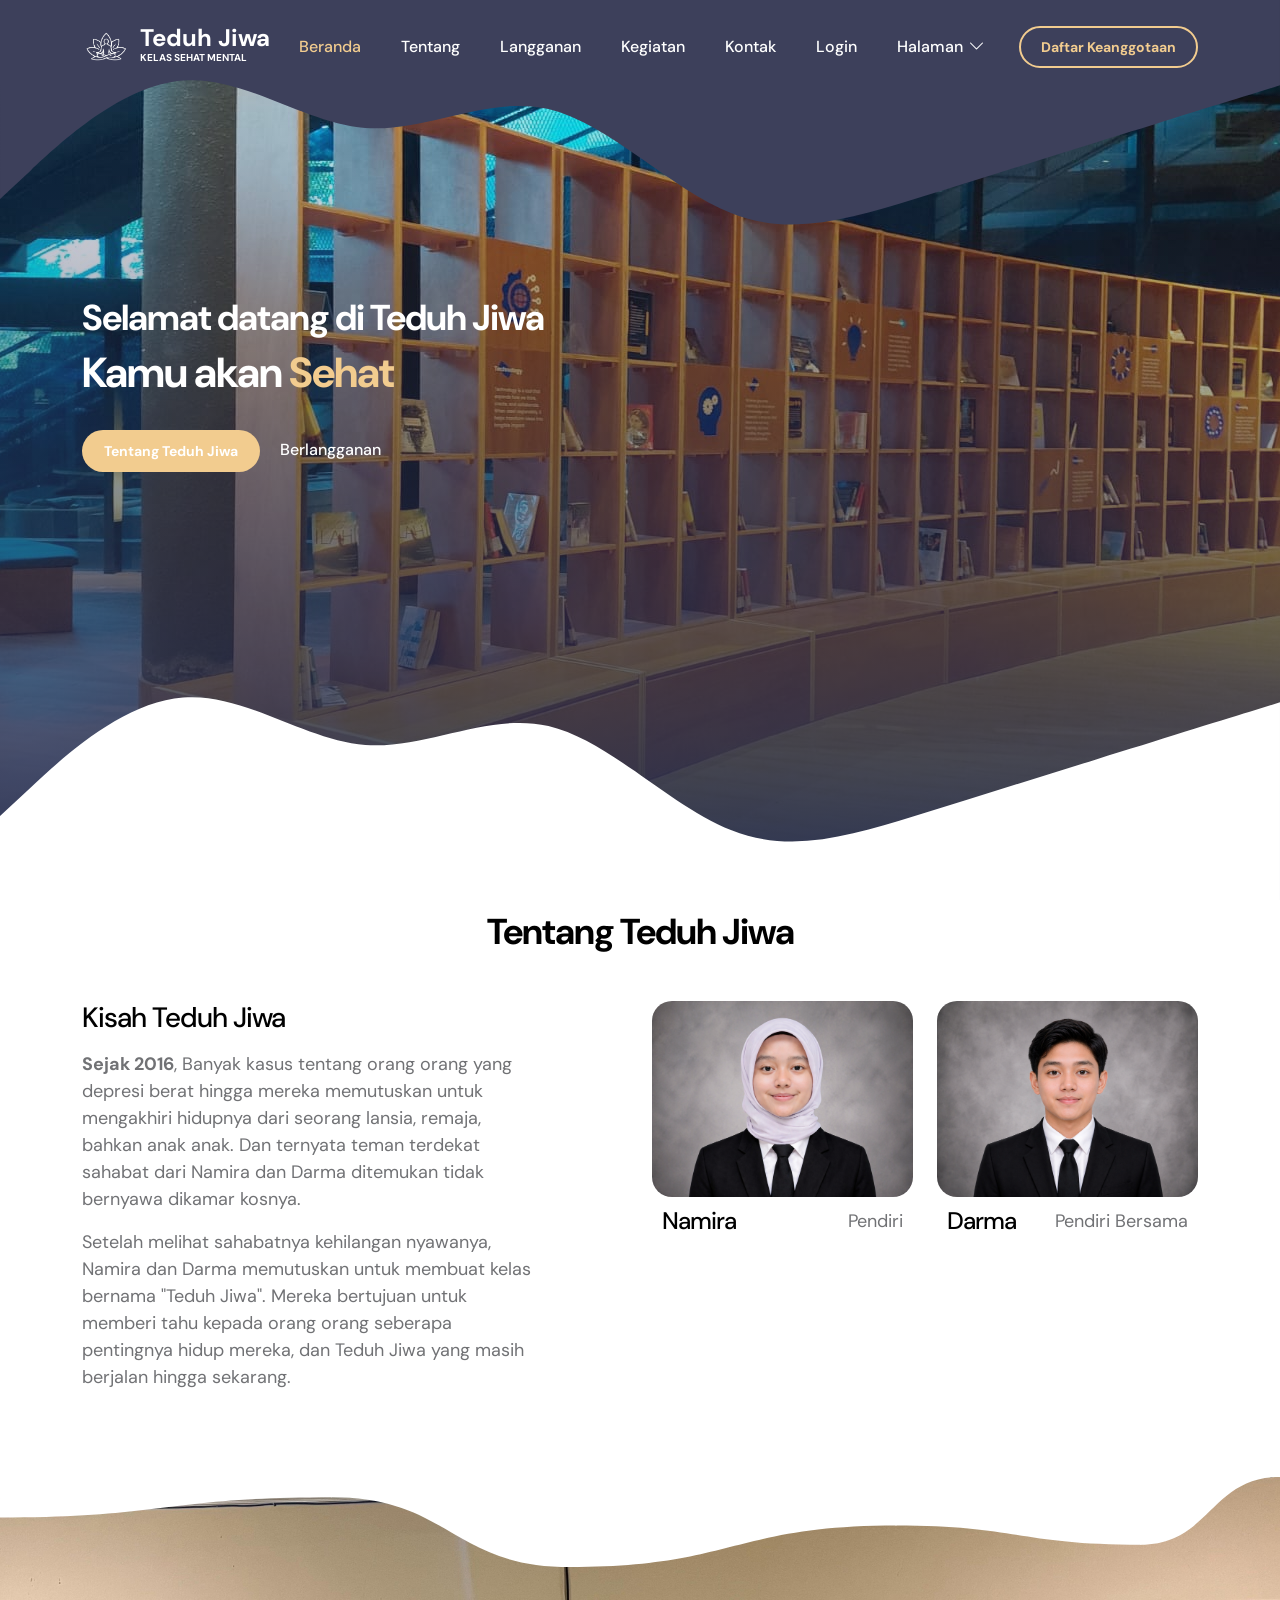
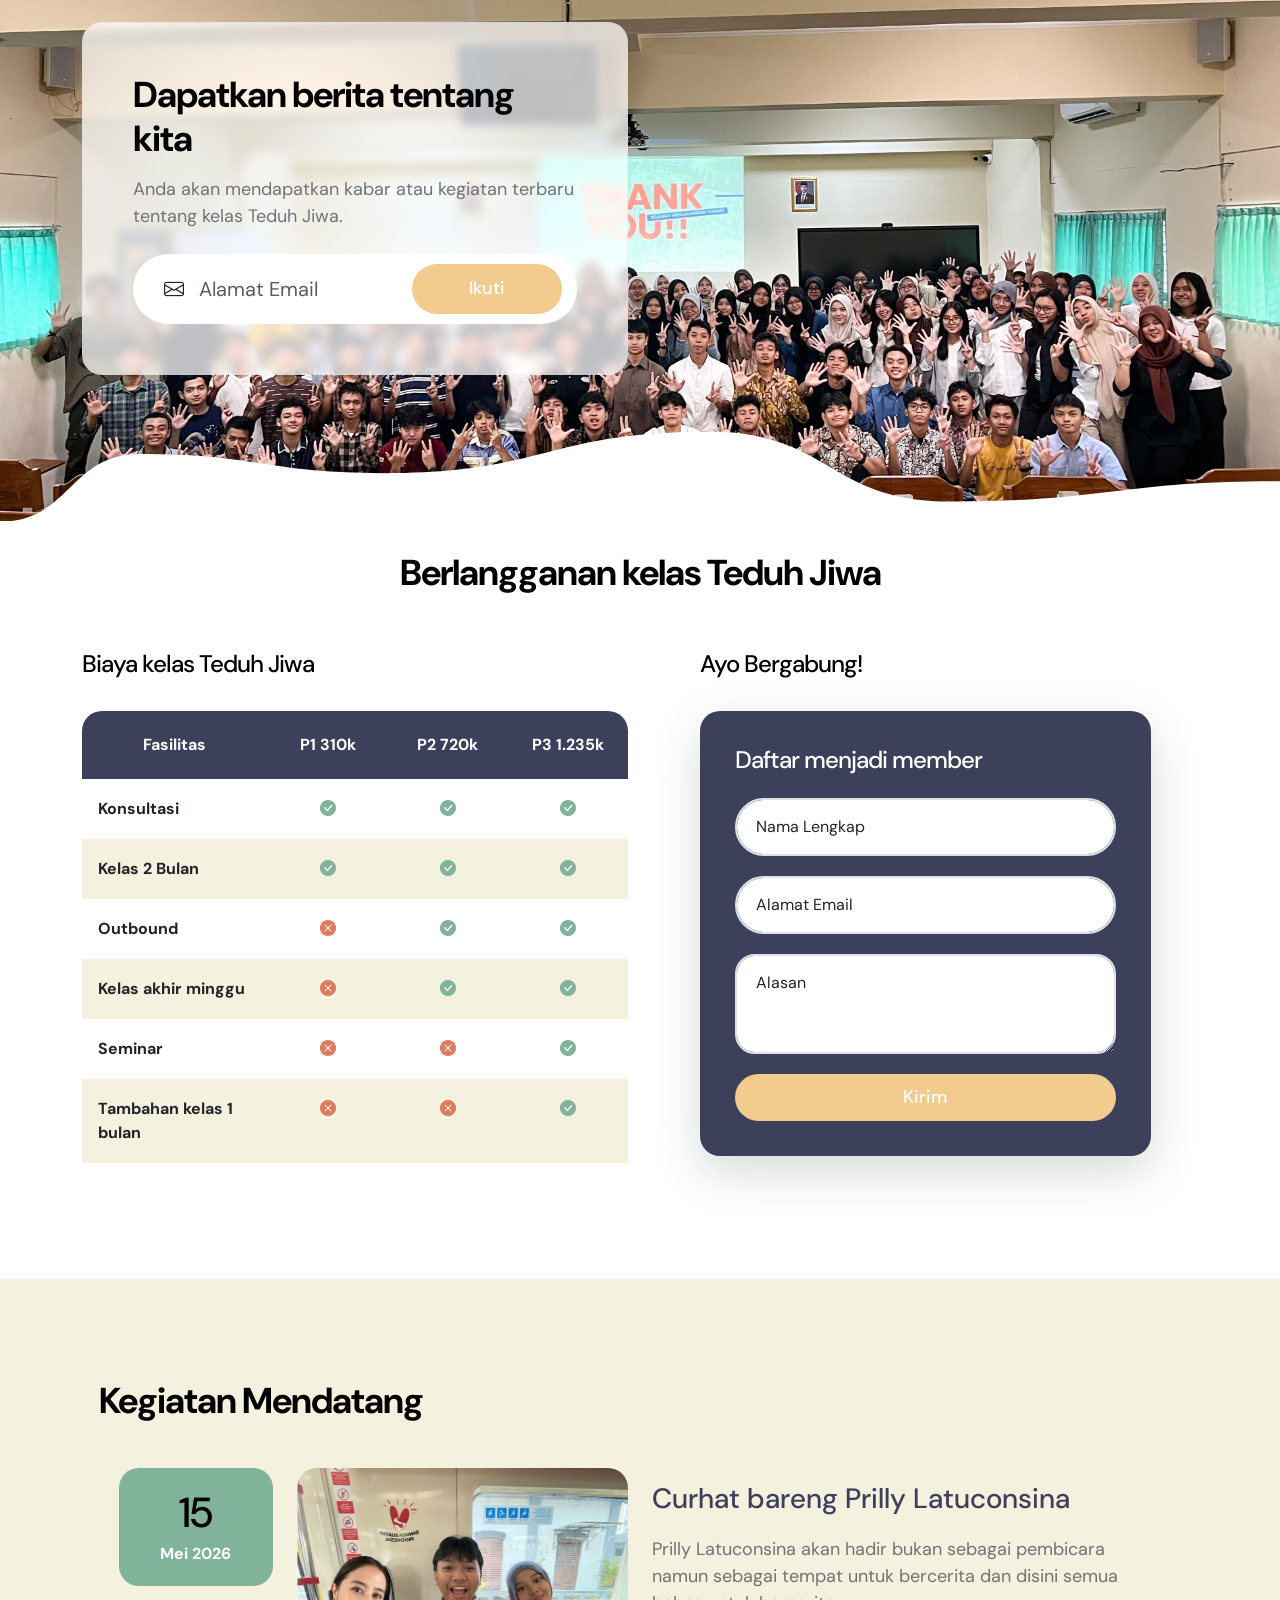
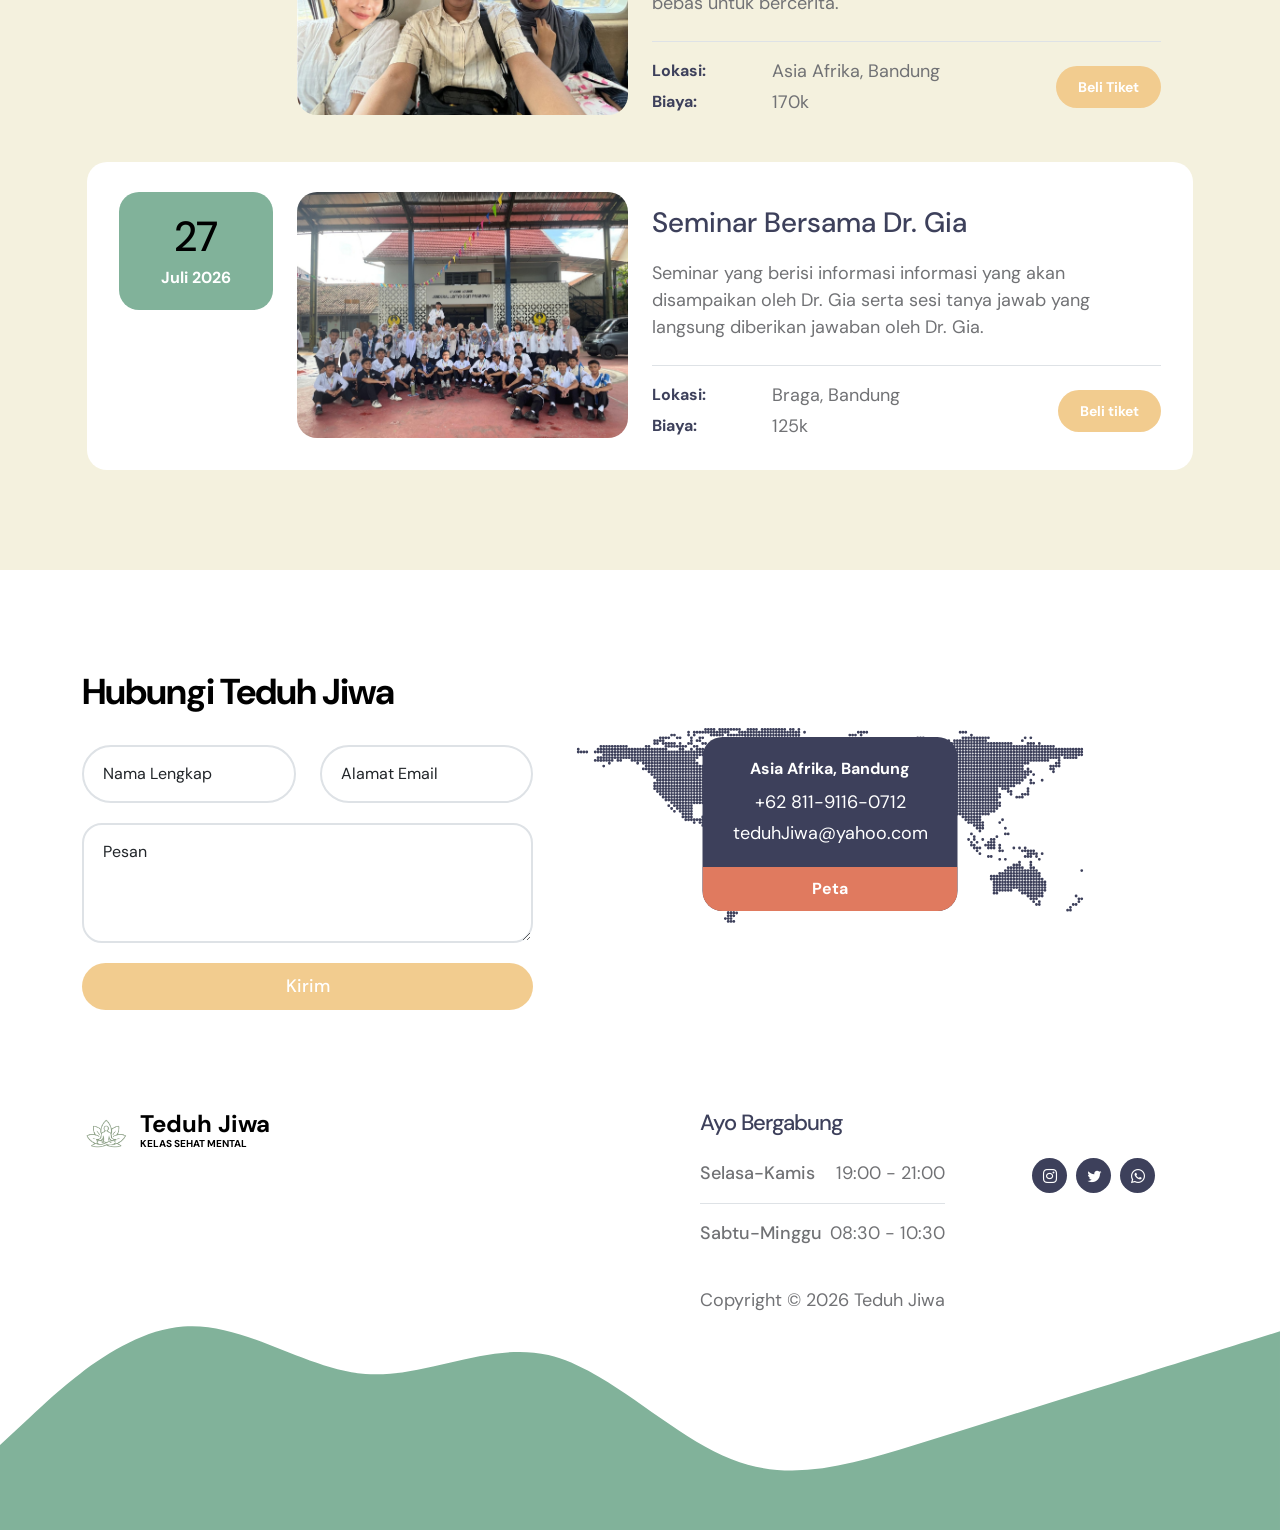
==== commit 7e1f9fcd: "Update index.html" ====
--- a/index.html
+++ b/index.html
@@ -90,7 +90,61 @@
                             </li>
                         </ul>
 
-        
+         <div class="d-none d-lg-block ms-lg-3">
+                            <a class="btn custom-btn custom-border-btn" data-bs-toggle="offcanvas" href="#offcanvasExample" role="button" aria-controls="offcanvasExample">Daftar Keanggotaan</a>
+                        </div>
+                    </div>
+                </div>
+            </nav>
+
+            <div class="offcanvas offcanvas-end" data-bs-scroll="true" tabindex="-1" id="offcanvasExample" aria-labelledby="offcanvasExampleLabel">                
+                <div class="offcanvas-header">
+                    <h5 class="offcanvas-title" id="offcanvasExampleLabel">Daftar Keanggotaan</h5>
+                    
+                    <button type="button" class="btn-close" data-bs-dismiss="offcanvas" aria-label="Close"></button>
+                </div>
+                
+                <div class="offcanvas-body d-flex flex-column">
+                    <form class="custom-form member-login-form" action="#" method="post" role="form">
+
+                        <div class="member-login-form-body">
+                            <div class="mb-4">
+                                <label class="form-label mb-2" for="member-login-number">No. Keanggotaaan</label>
+
+                                <input type="text" name="member-login-number" id="member-login-number" class="form-control" placeholder="11002560" required>
+                            </div>
+
+                            <div class="mb-4">
+                                <label class="form-label mb-2" for="member-login-password">Kata Sandi</label>
+
+                                <input type="password" name="member-login-password" id="member-login-password" pattern="[0-9a-zA-Z]{4,10}" class="form-control" placeholder="*****" required="">
+                            </div>
+
+                            <div class="form-check mb-4">
+                                <input class="form-check-input" type="checkbox" value="" id="flexCheckDefault">
+                              
+                                <label class="form-check-label" for="flexCheckDefault">
+                                    Ingatkan Saya
+                                </label>
+                            </div>
+
+                            <div class="col-lg-5 col-md-7 col-8 mx-auto">
+                                <button type="submit" class="form-control">Daftar</button>
+                            </div>
+
+                            <div class="text-center my-4">
+                                <a href="#">Lupa Kata Sandi?</a>
+                            </div>
+                        </div>
+                    </form>
+
+                    <div class="mt-auto mb-5">
+                        <p>
+                            <strong class="text-white me-3">Pertanyaan?</strong>
+
+                            <a href="tel: +62 811-9116-0712" class="contact-link">
+                            	+62 811-9116-0712
+                            </a>
                         </p>
                     </div>
                 </div>
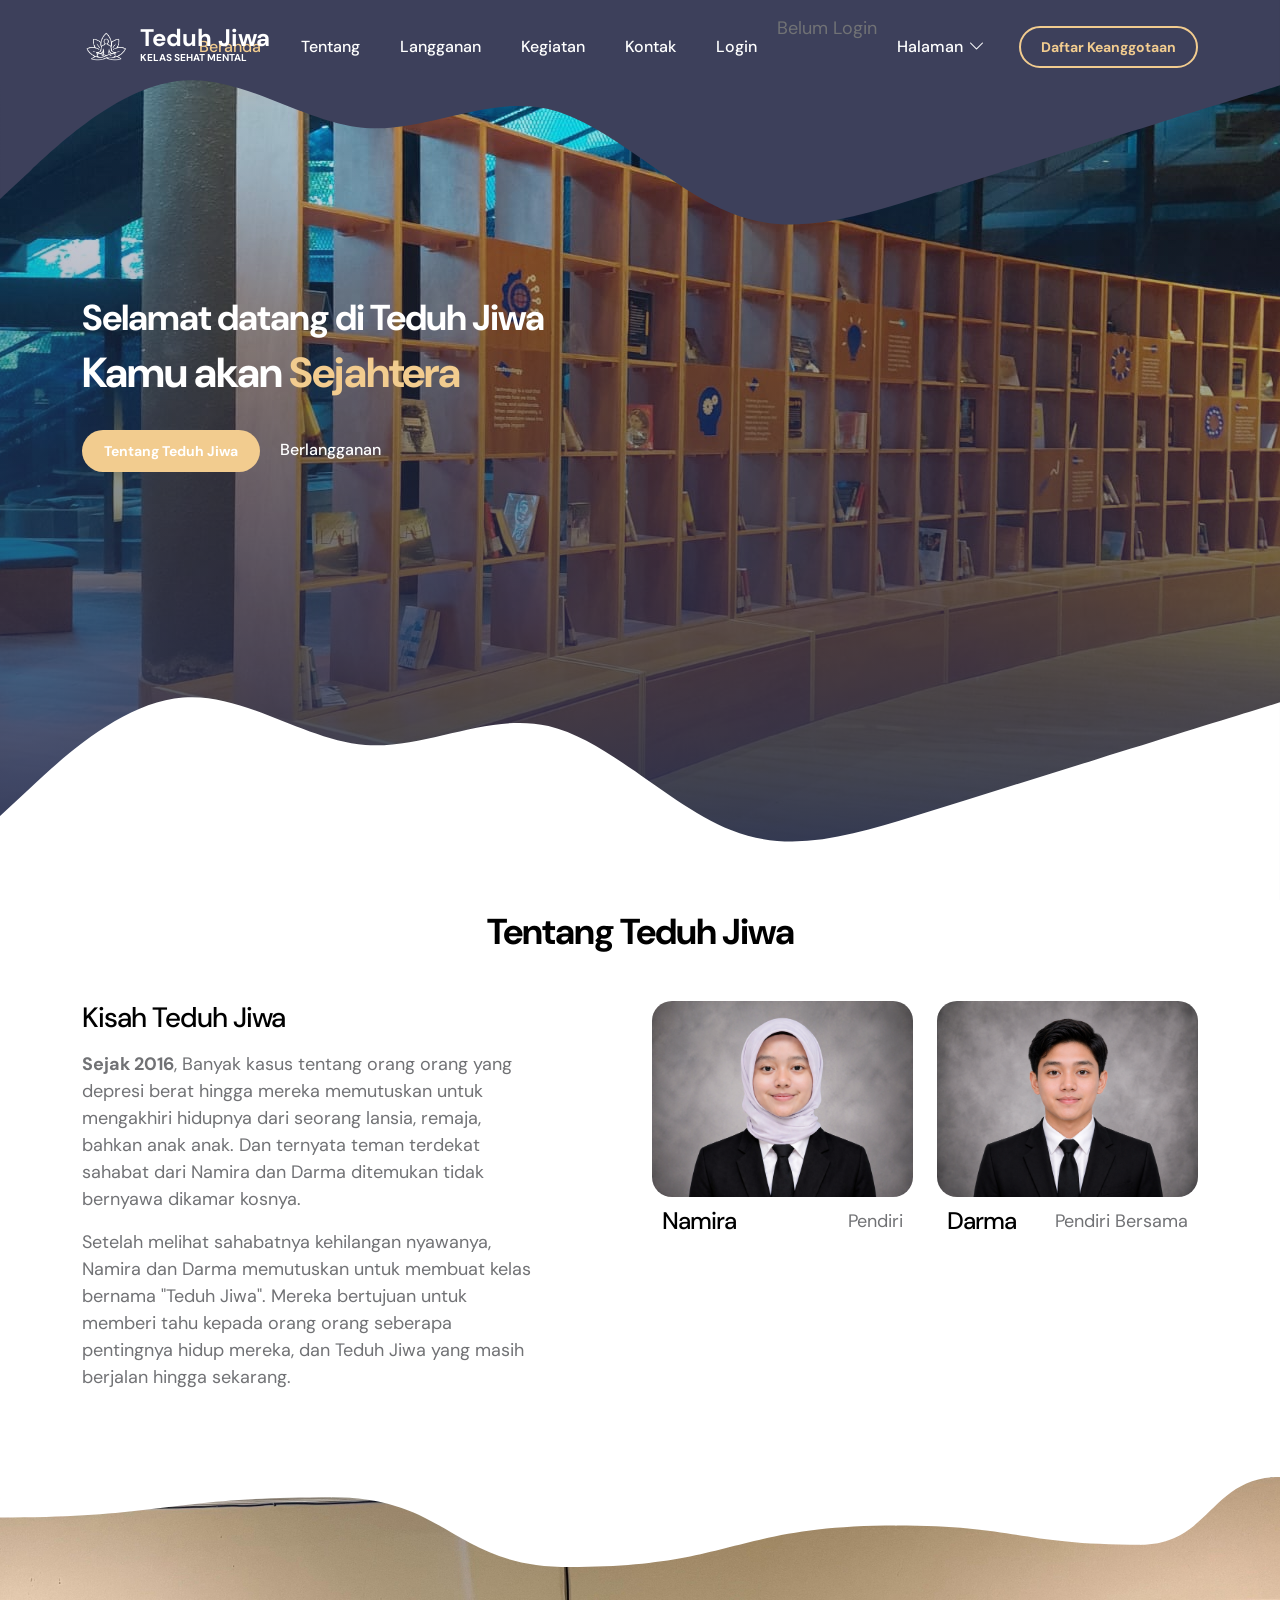
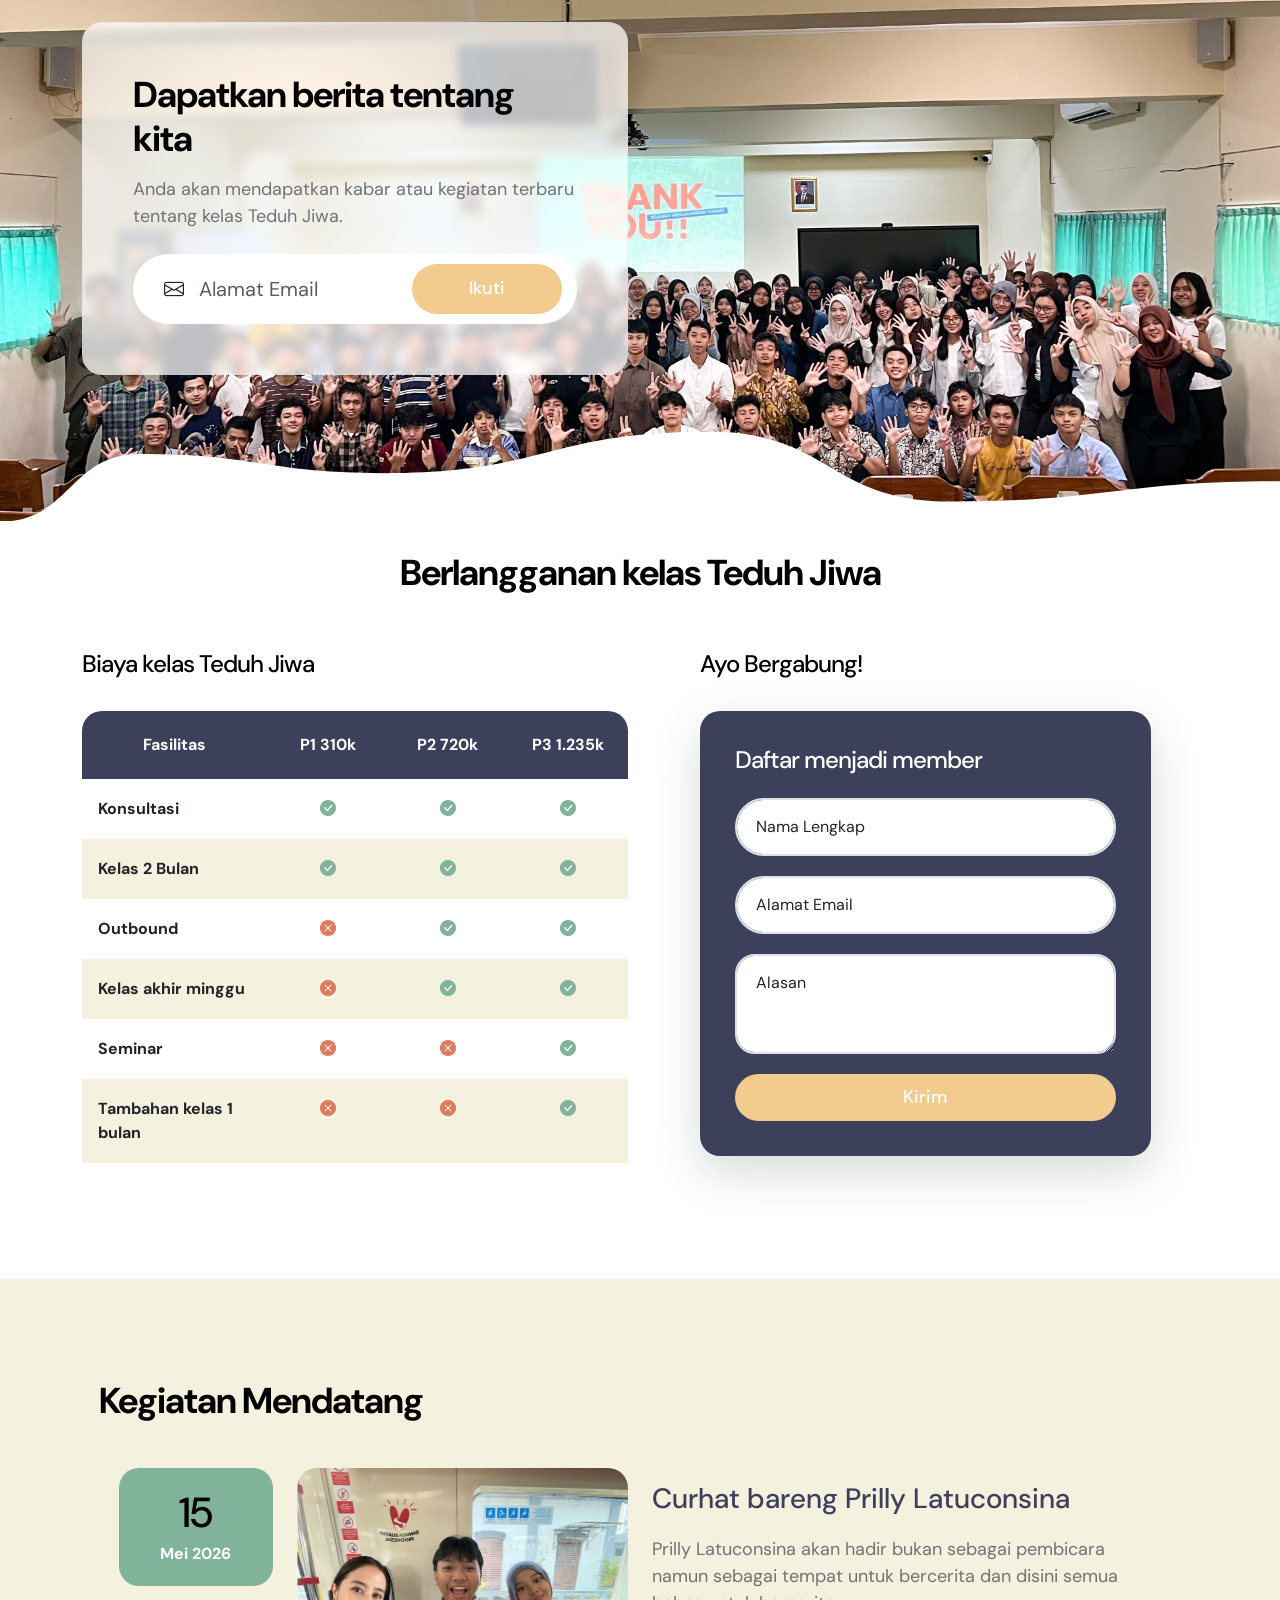
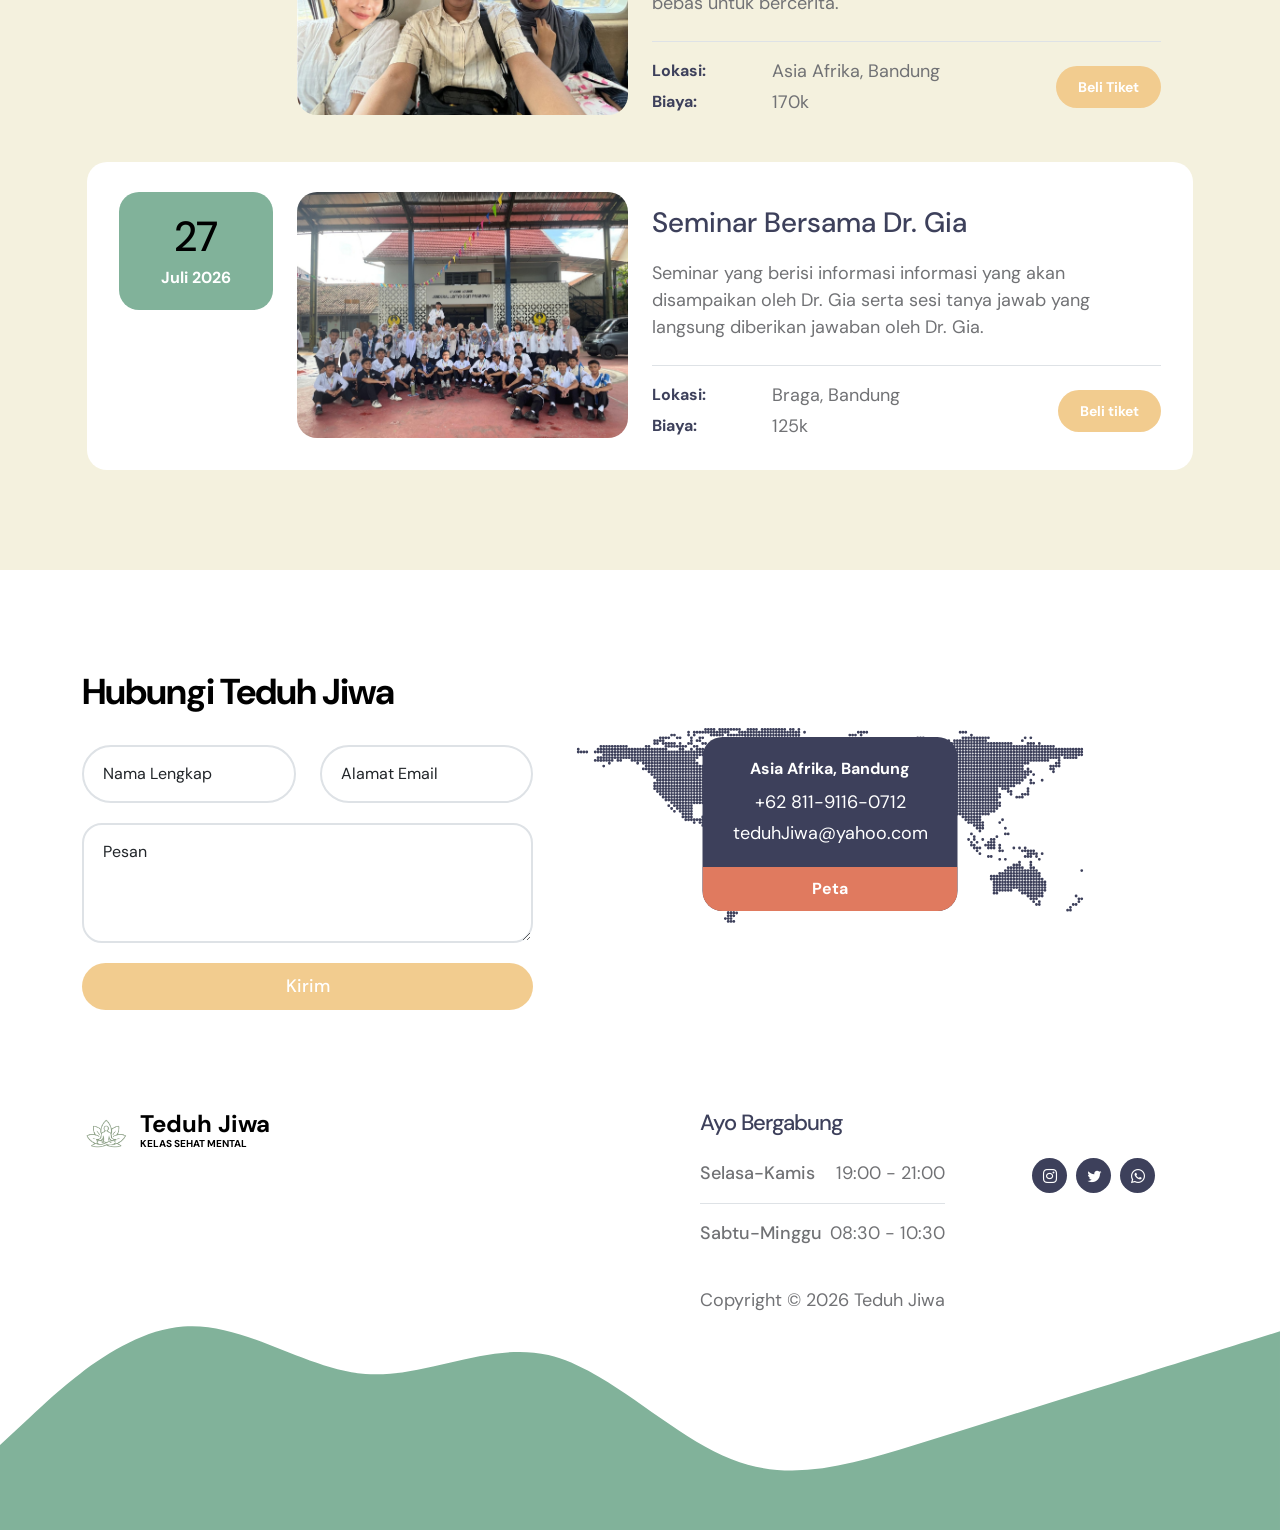
==== commit b02083d8: "Update index.html" ====
--- a/index.html
+++ b/index.html
@@ -79,6 +79,8 @@
                                 <a class="nav-link click-scroll" href="login/index.html">Login</a>
                             </li>
 
+                            <p id="userInfo">Belum Login</p>
+
                             <li class="nav-item dropdown">
                                 <a class="nav-link dropdown-toggle" href="#" id="navbarLightDropdownMenuLink" role="button" data-bs-toggle="dropdown" aria-expanded="false">Halaman</a>
 
@@ -698,6 +700,6 @@
         <script src="js/animated-headline.js"></script>
         <script src="js/modernizr.js"></script>
         <script src="js/custom.js"></script>
-
+        <script src="login/js/welcome (2).js"></script>
     </body>
 </html>
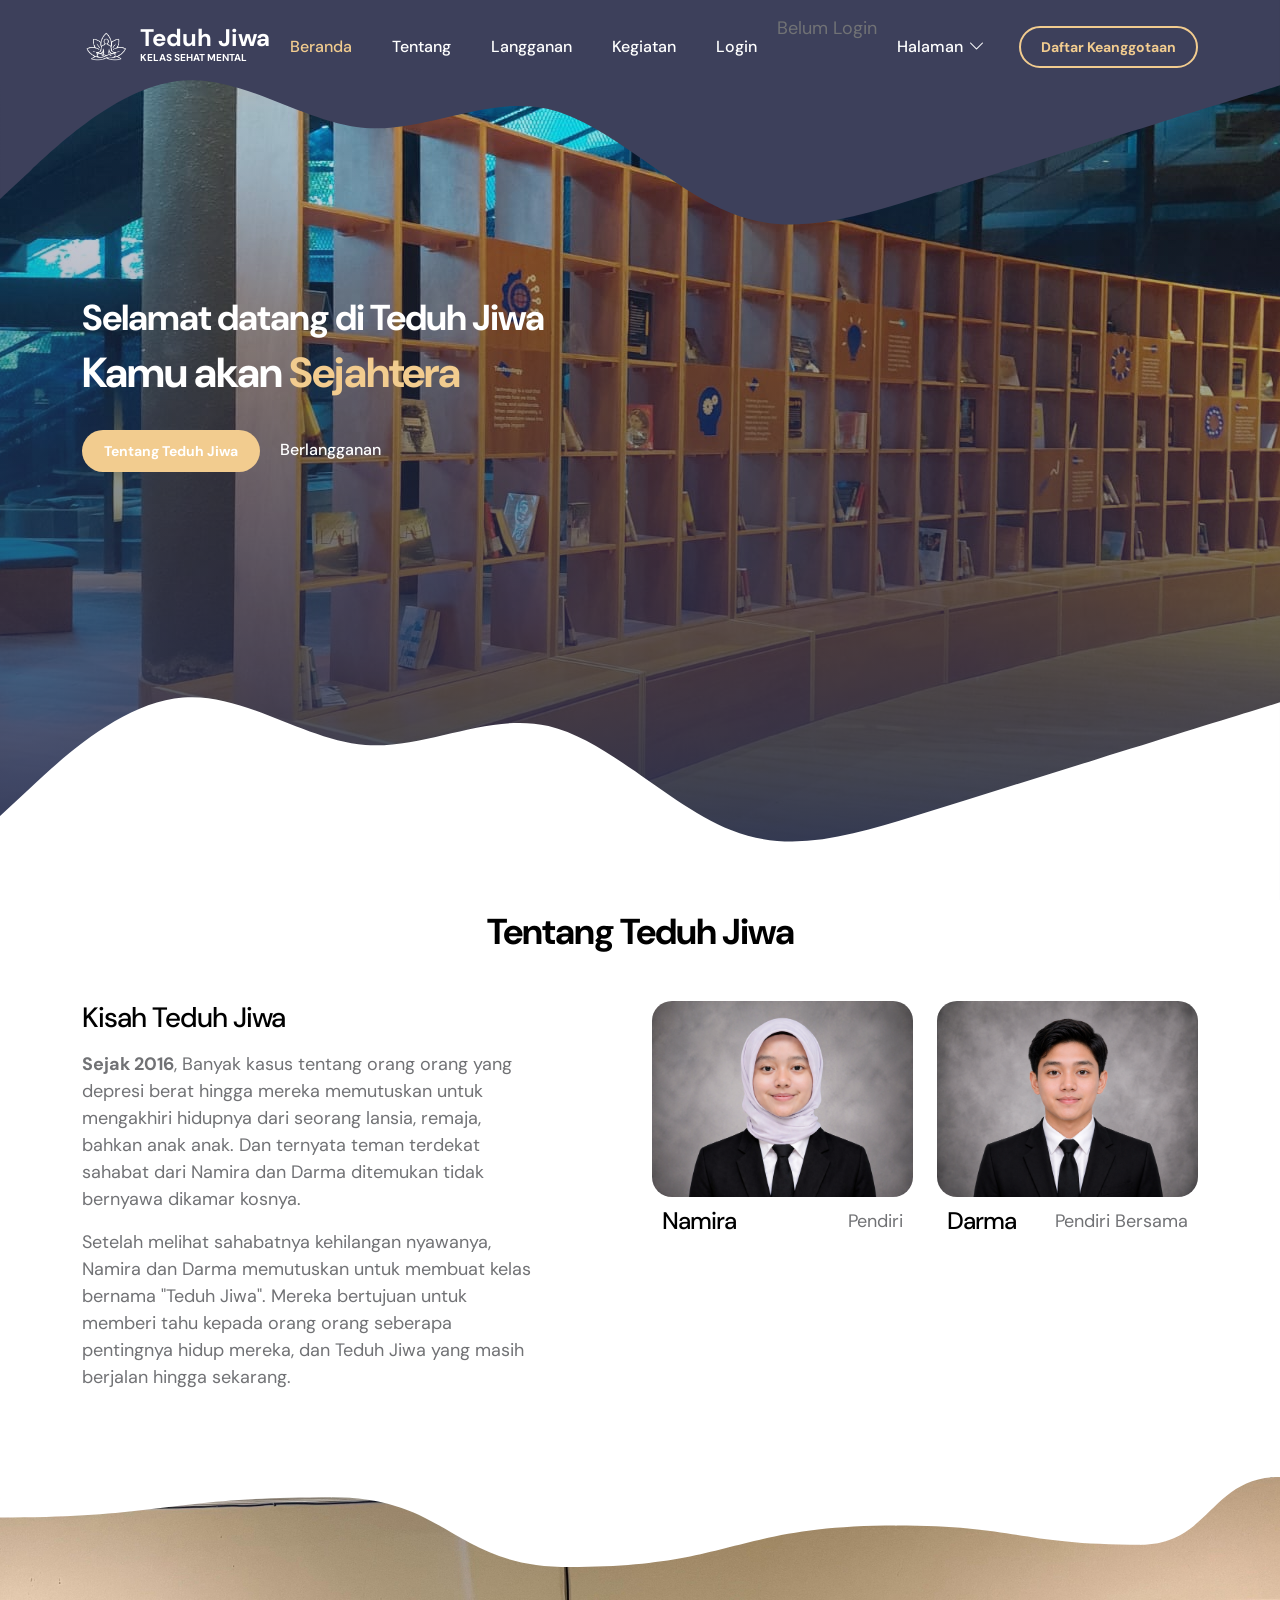
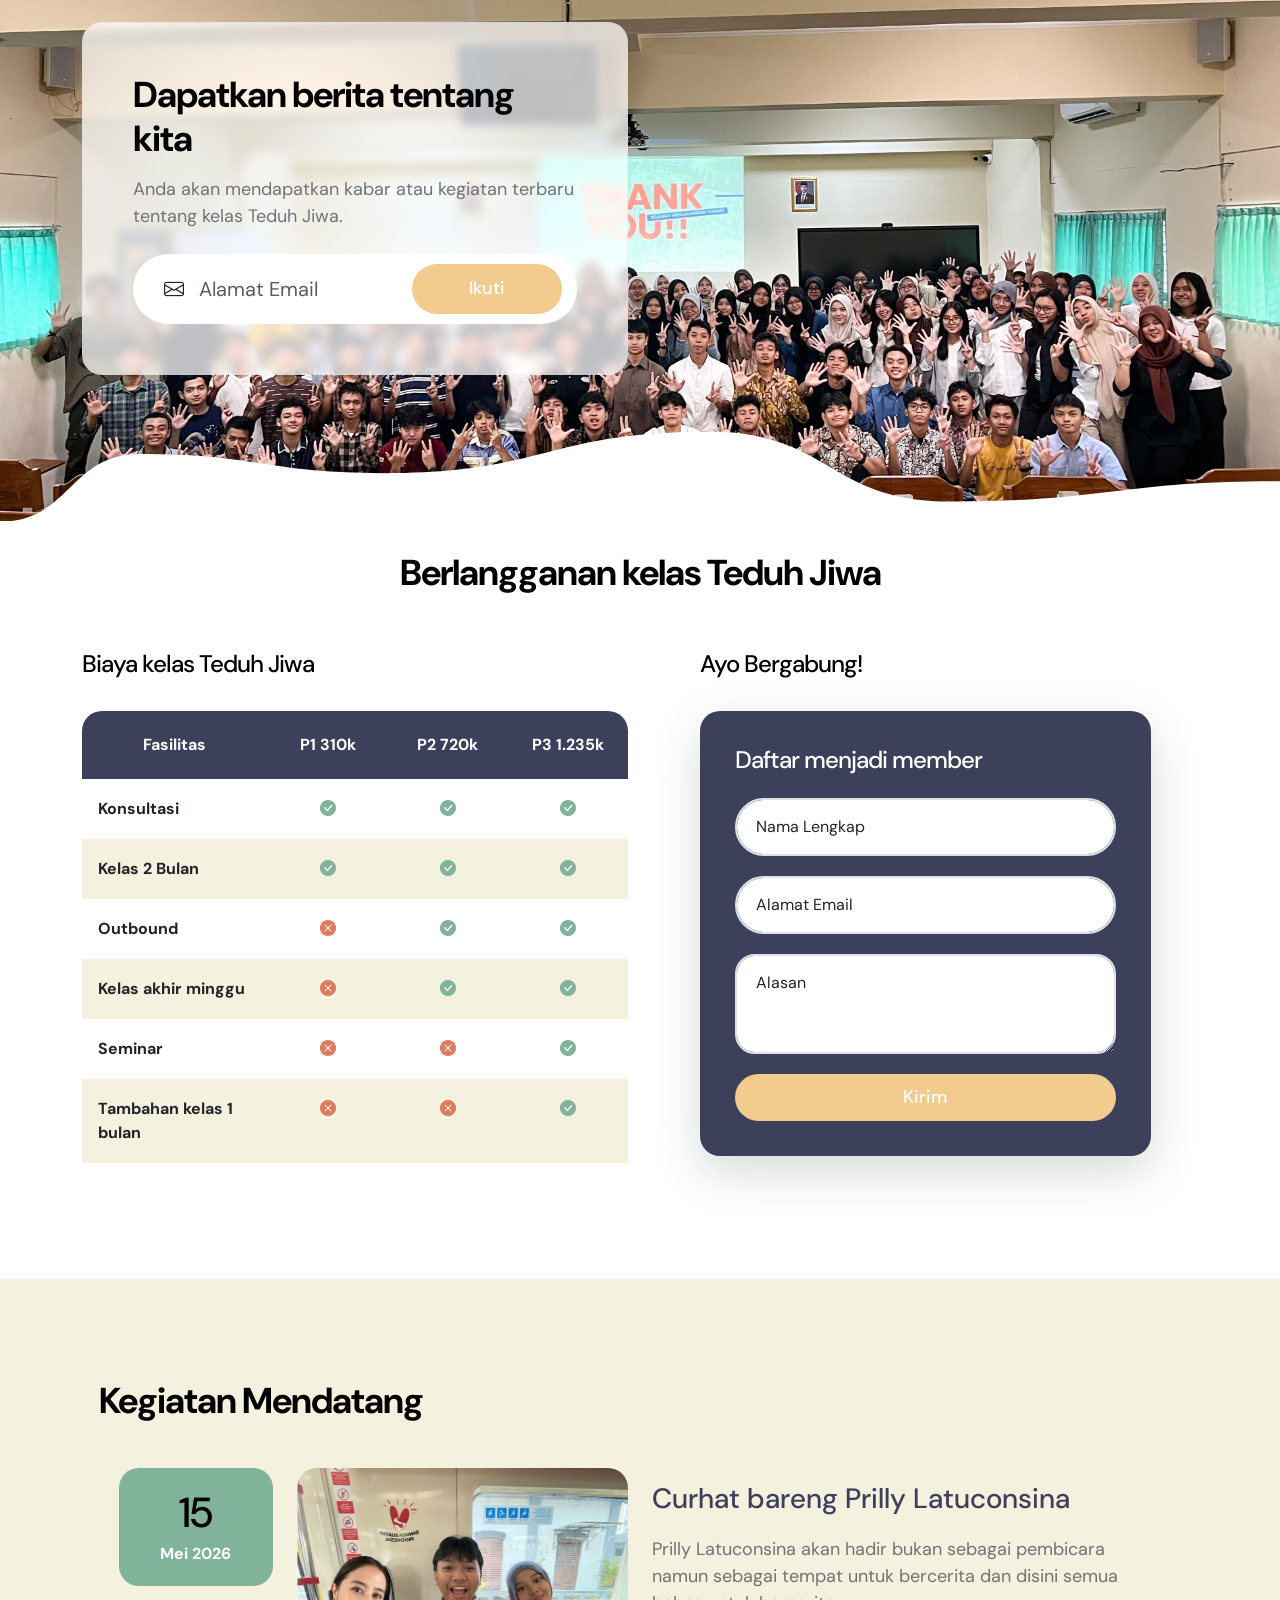
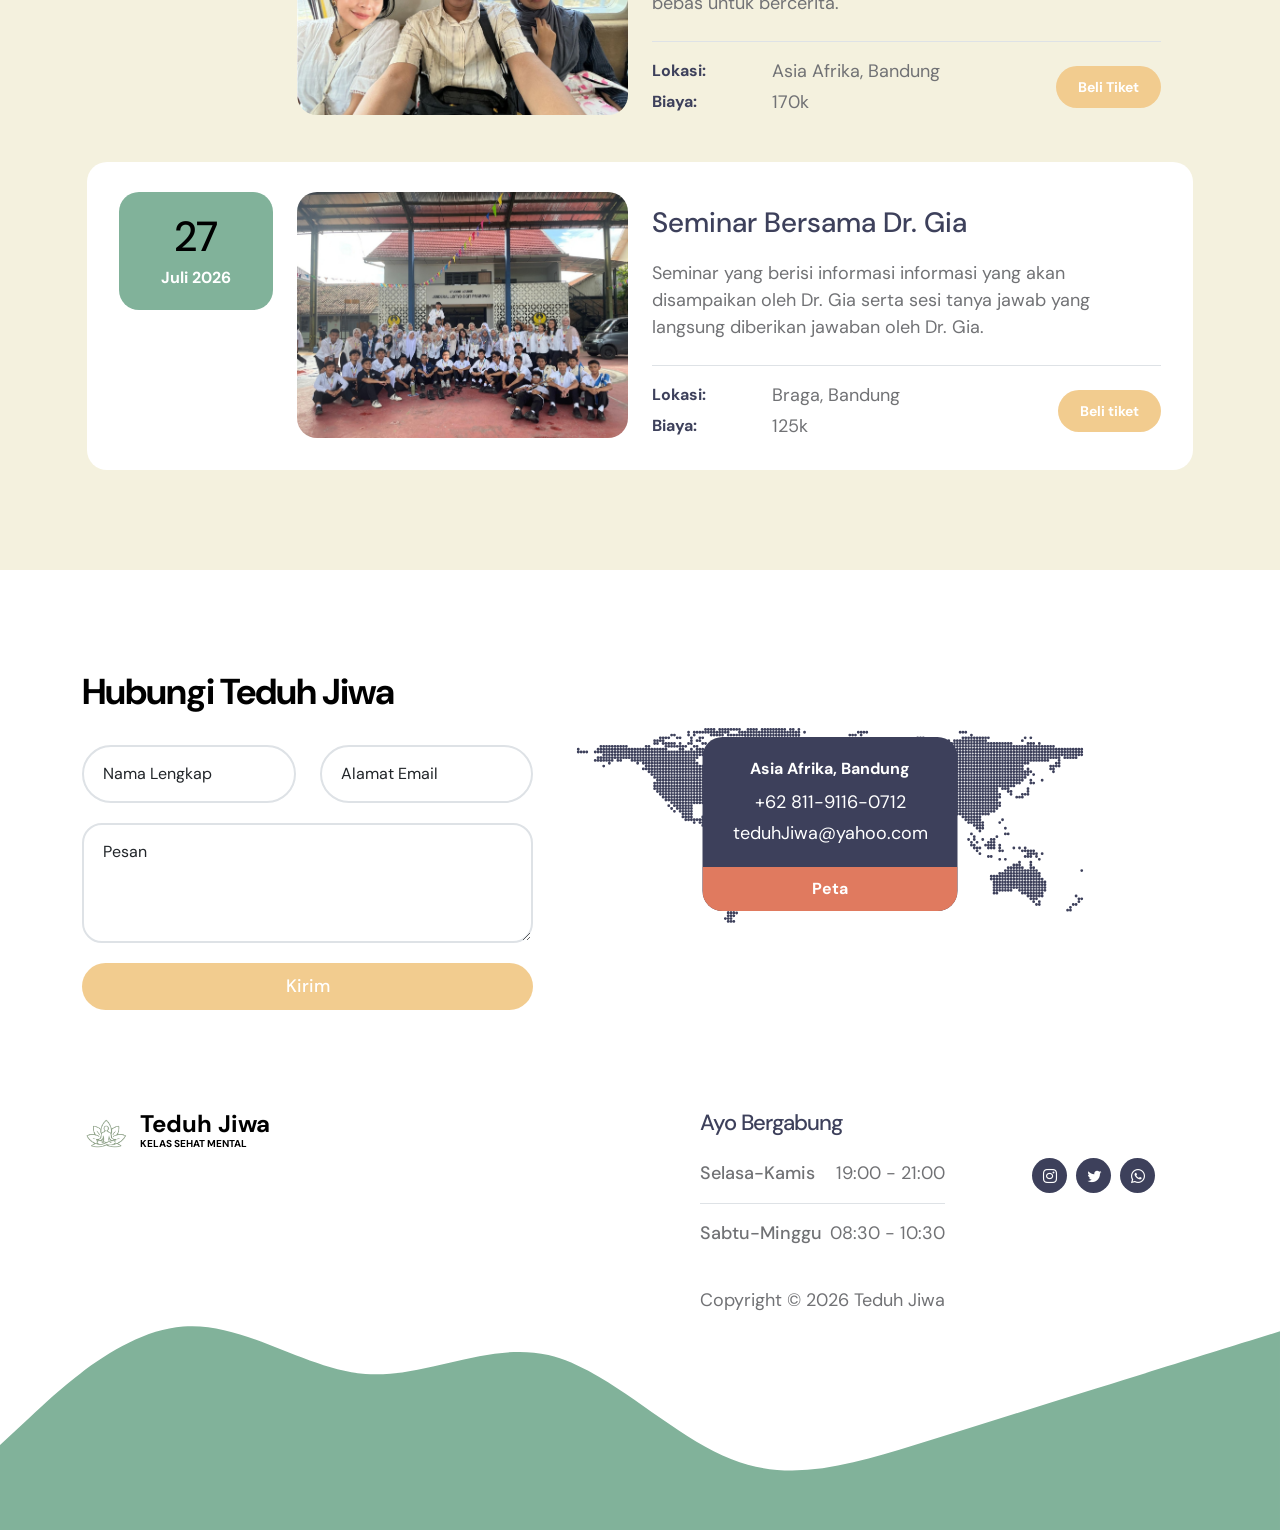
==== commit 1c802ad8: "Update index.html" ====
--- a/index.html
+++ b/index.html
@@ -72,10 +72,6 @@
                             </li>
 
                             <li class="nav-item">
-                                <a class="nav-link click-scroll" href="#section_5">Kontak</a>
-                            </li>
-
-                            <li class="nav-item">
                                 <a class="nav-link click-scroll" href="login/index.html">Login</a>
                             </li>
 
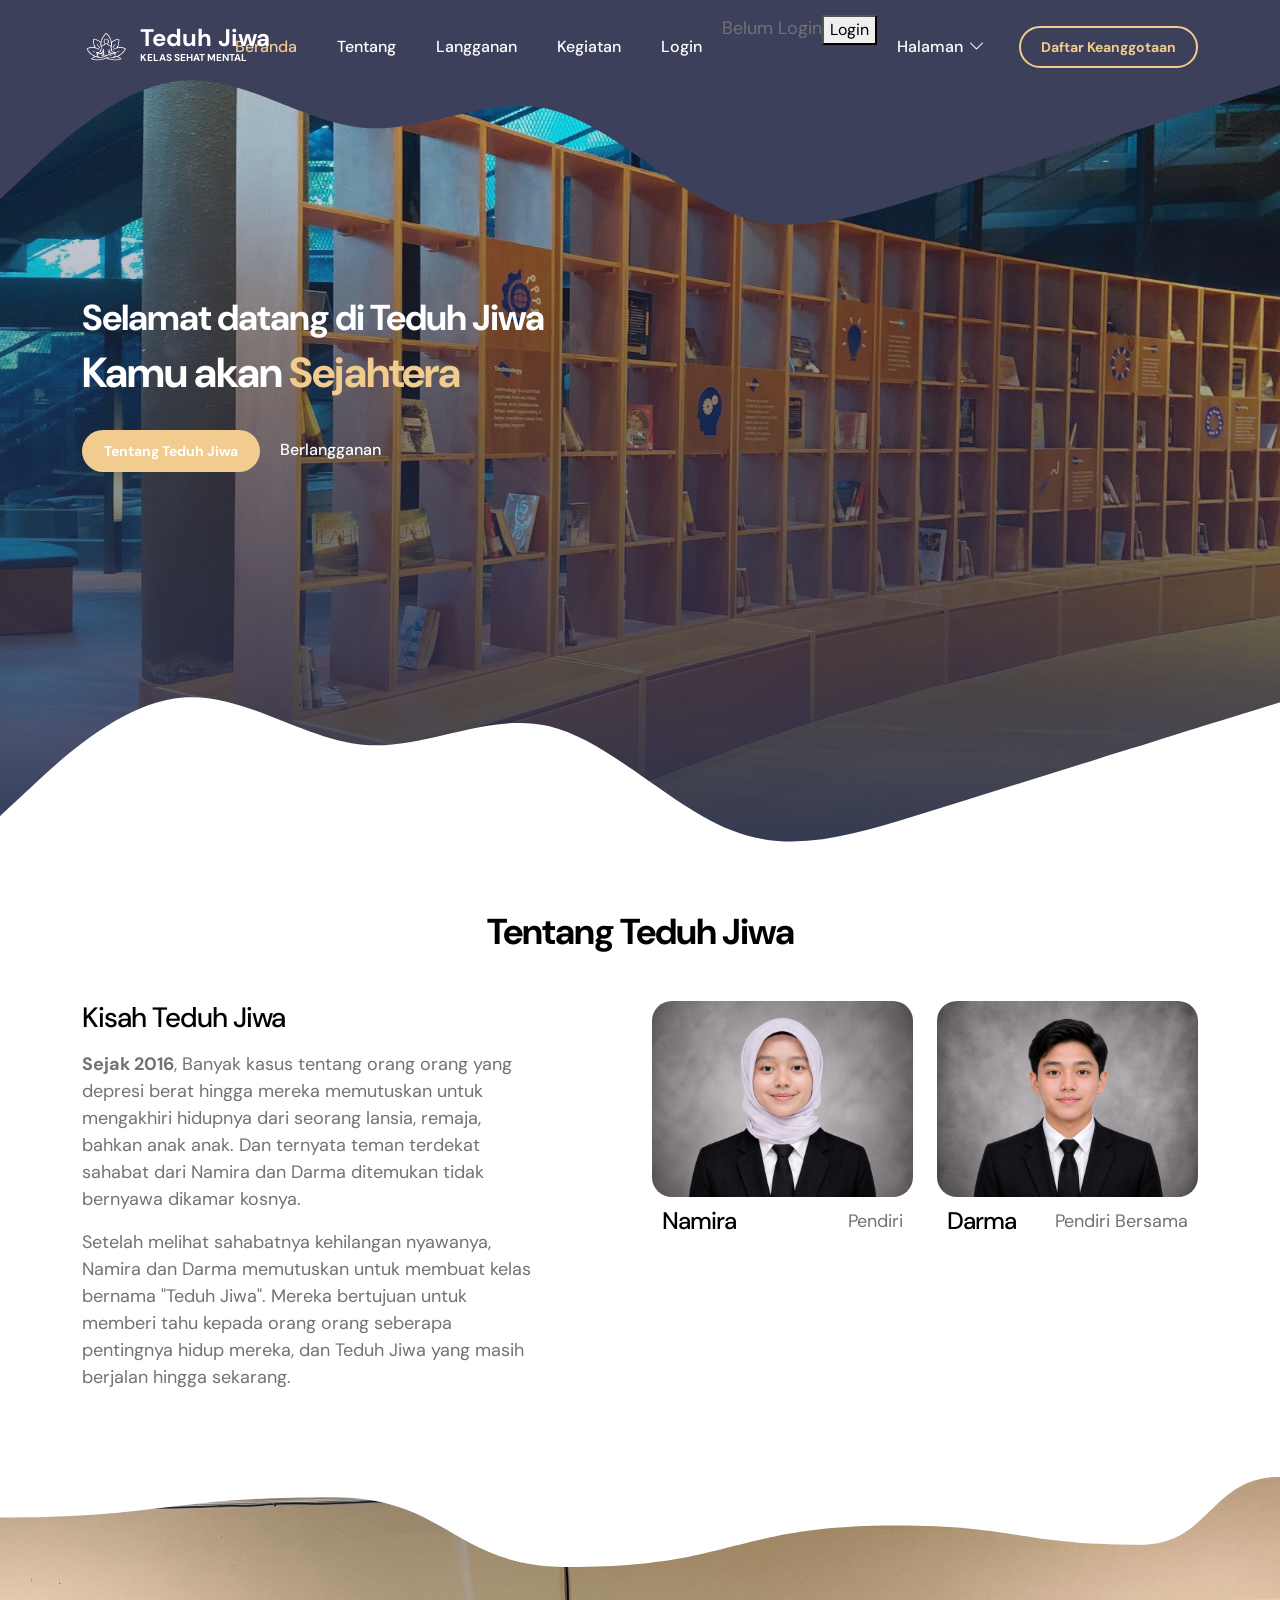
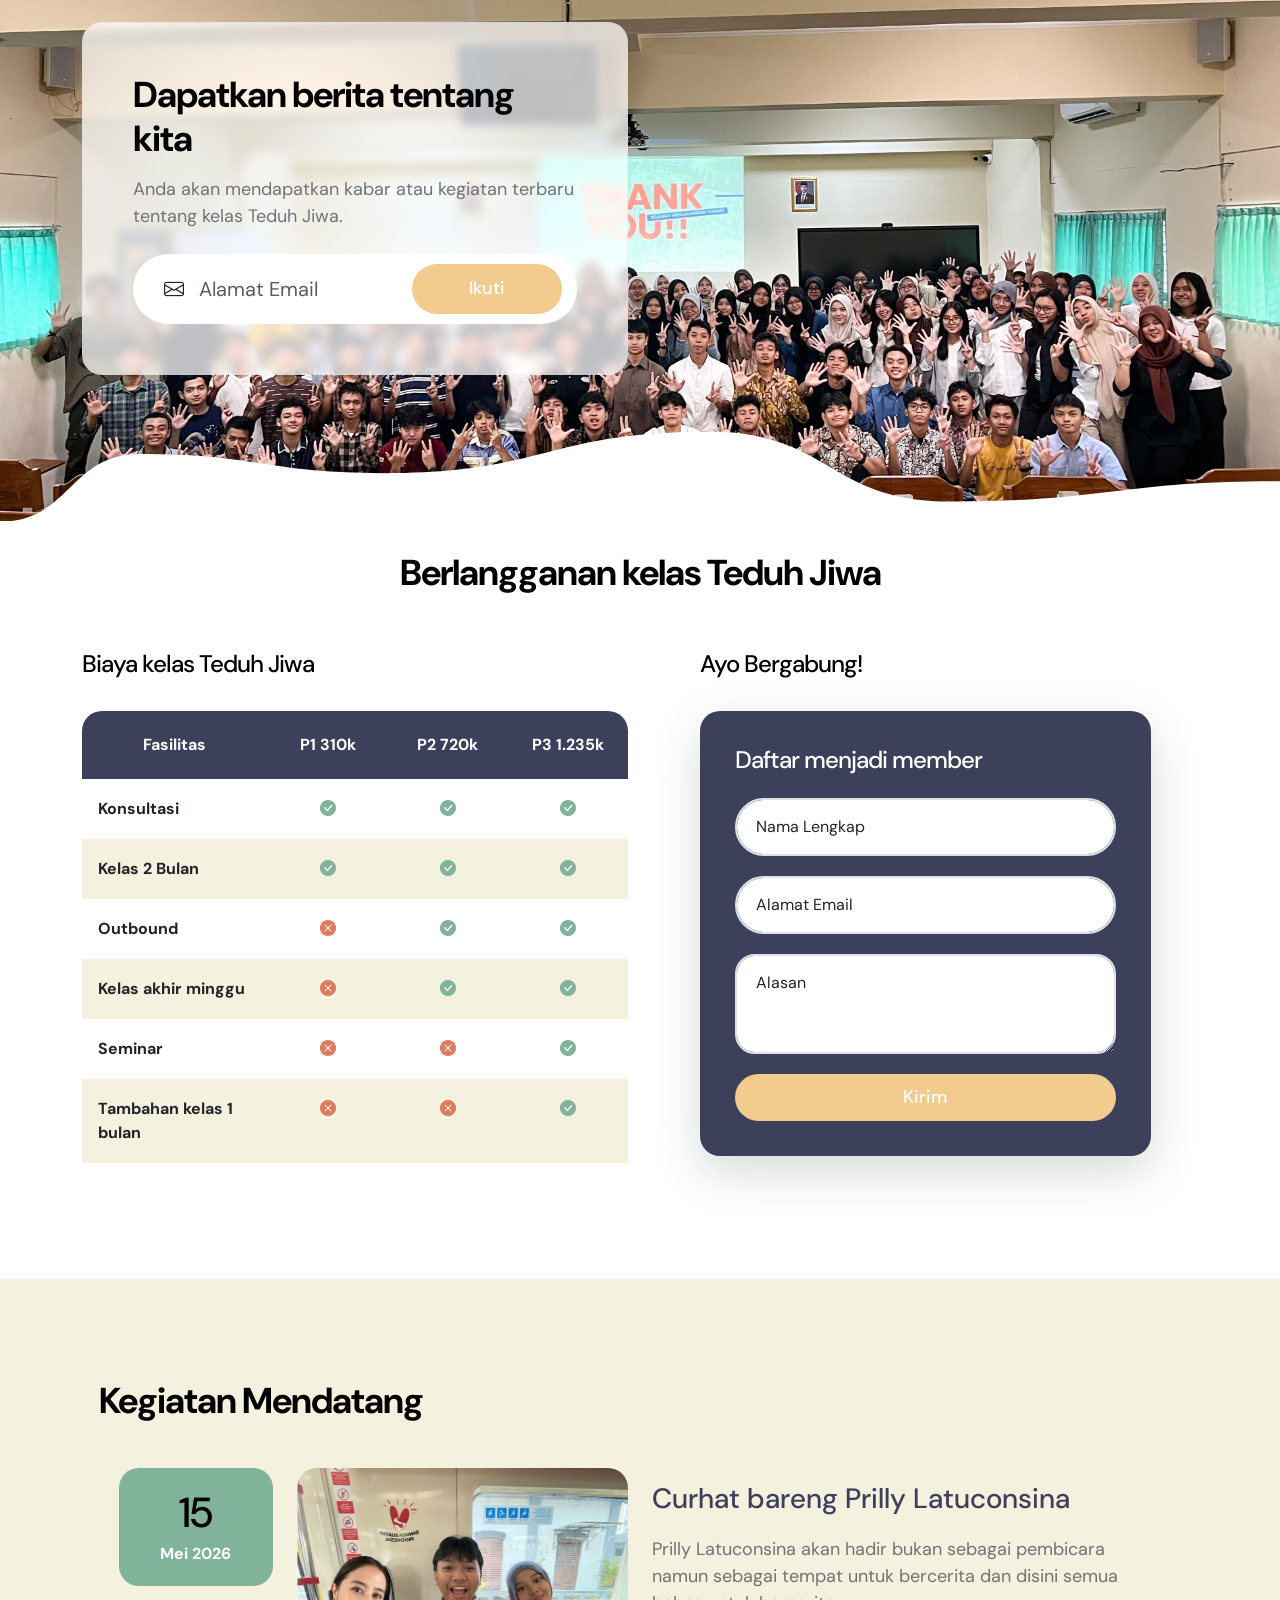
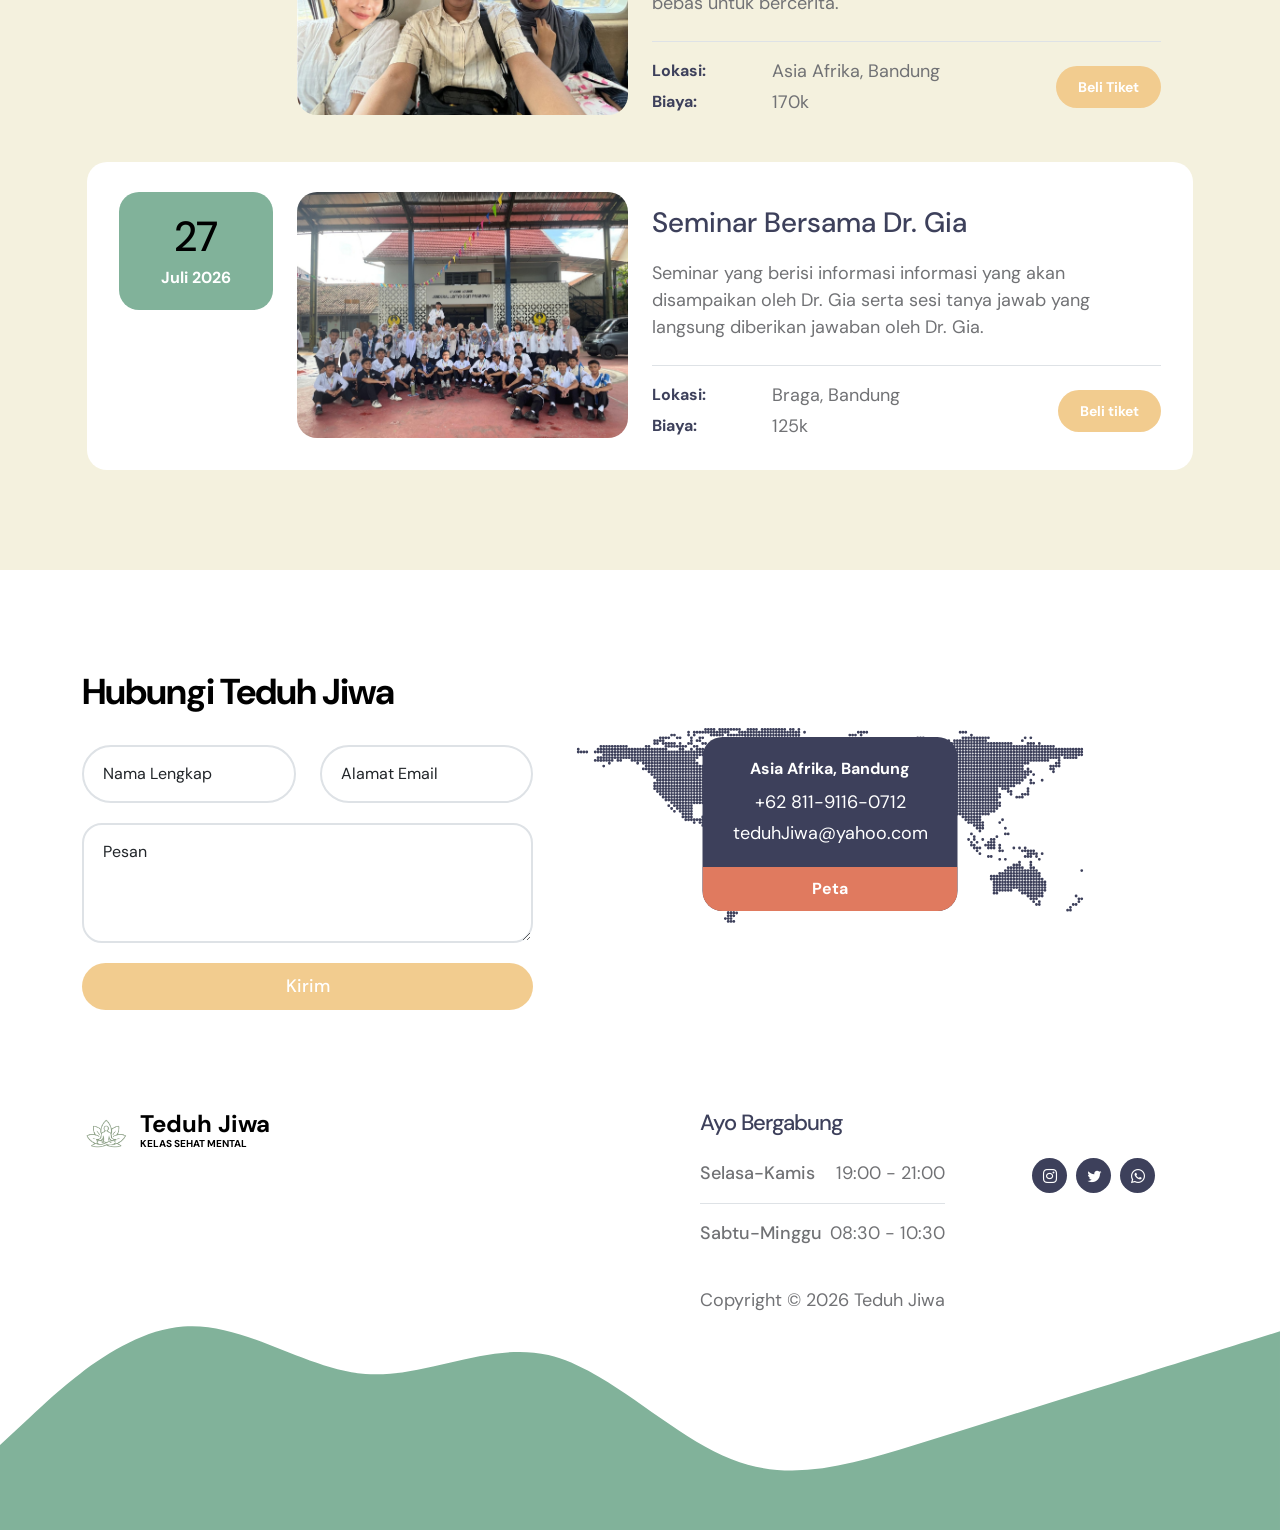
==== commit 65c92700: "Update index.html" ====
--- a/index.html
+++ b/index.html
@@ -76,6 +76,9 @@
                             </li>
 
                             <p id="userInfo">Belum Login</p>
+                            <div id="authArea">
+                                <button onclick="goLogin()" class="nav-cta">Login</button>
+                            </div>
 
                             <li class="nav-item dropdown">
                                 <a class="nav-link dropdown-toggle" href="#" id="navbarLightDropdownMenuLink" role="button" data-bs-toggle="dropdown" aria-expanded="false">Halaman</a>
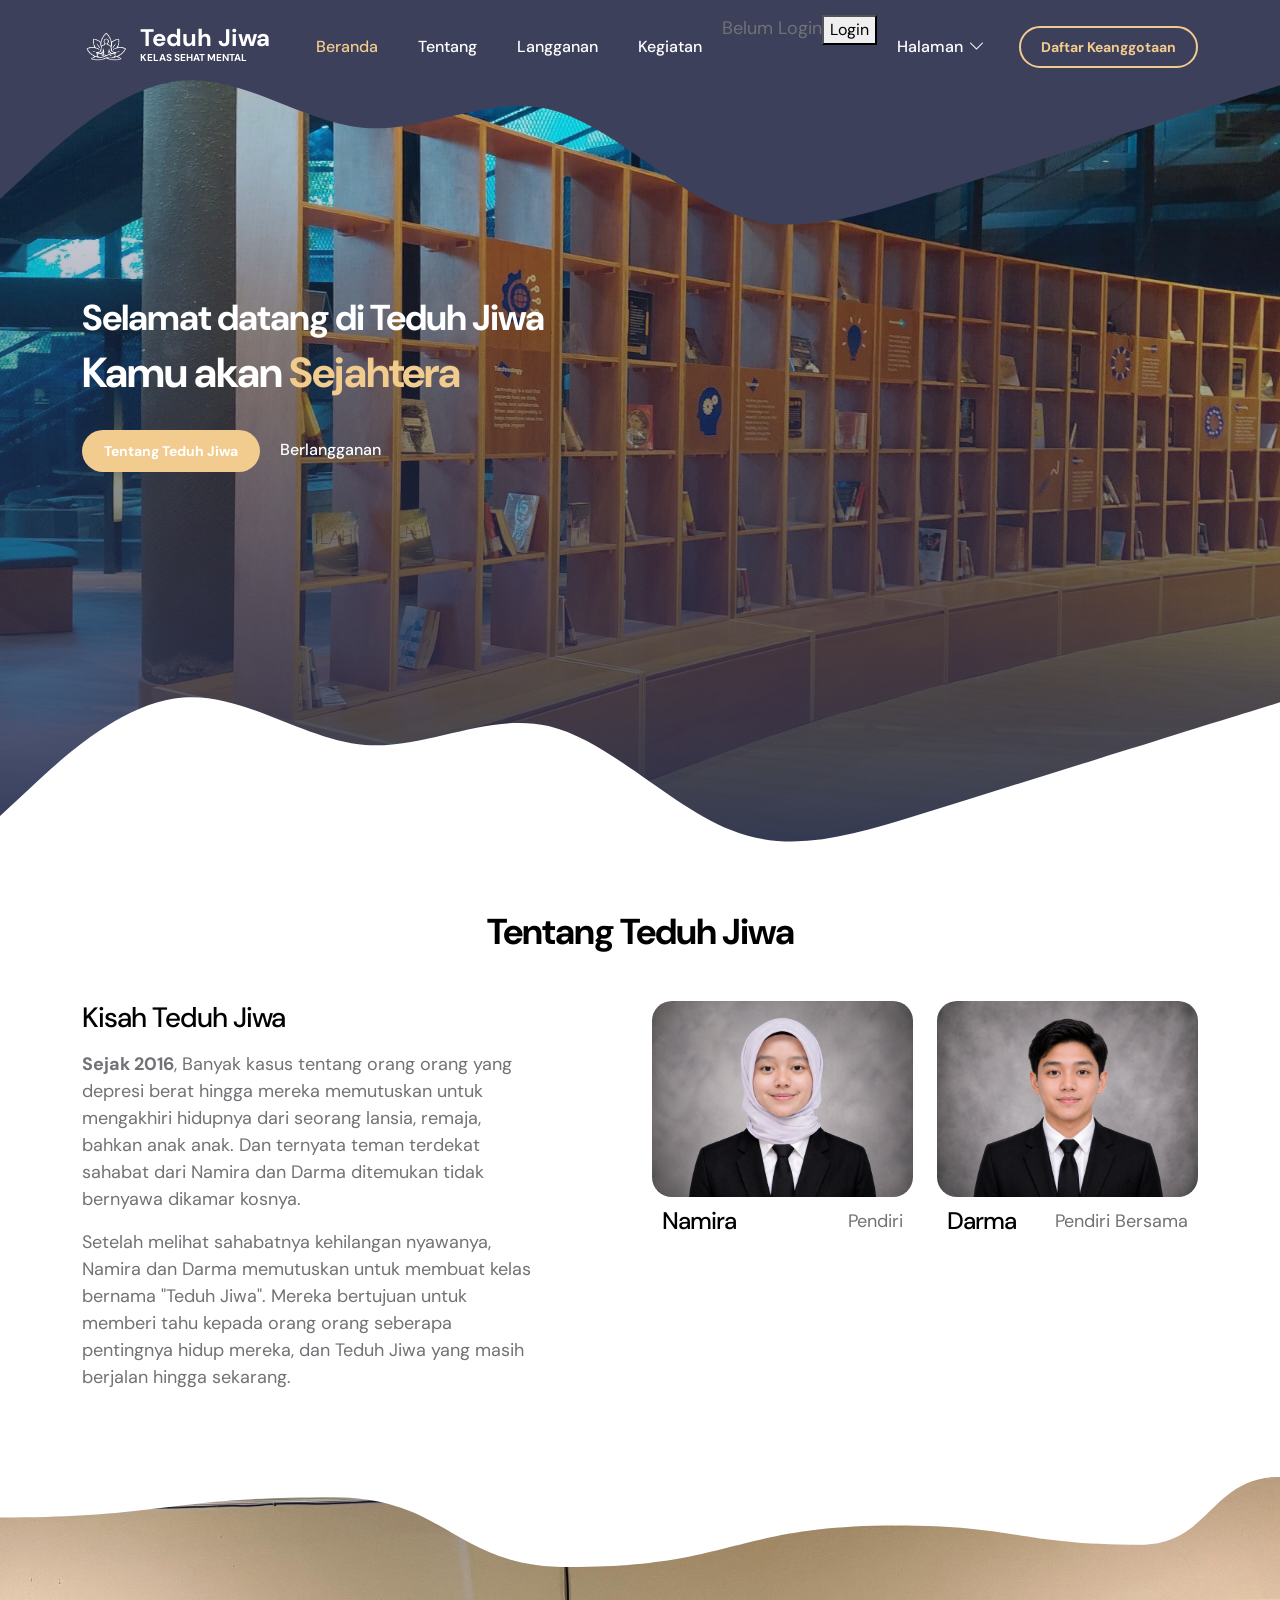
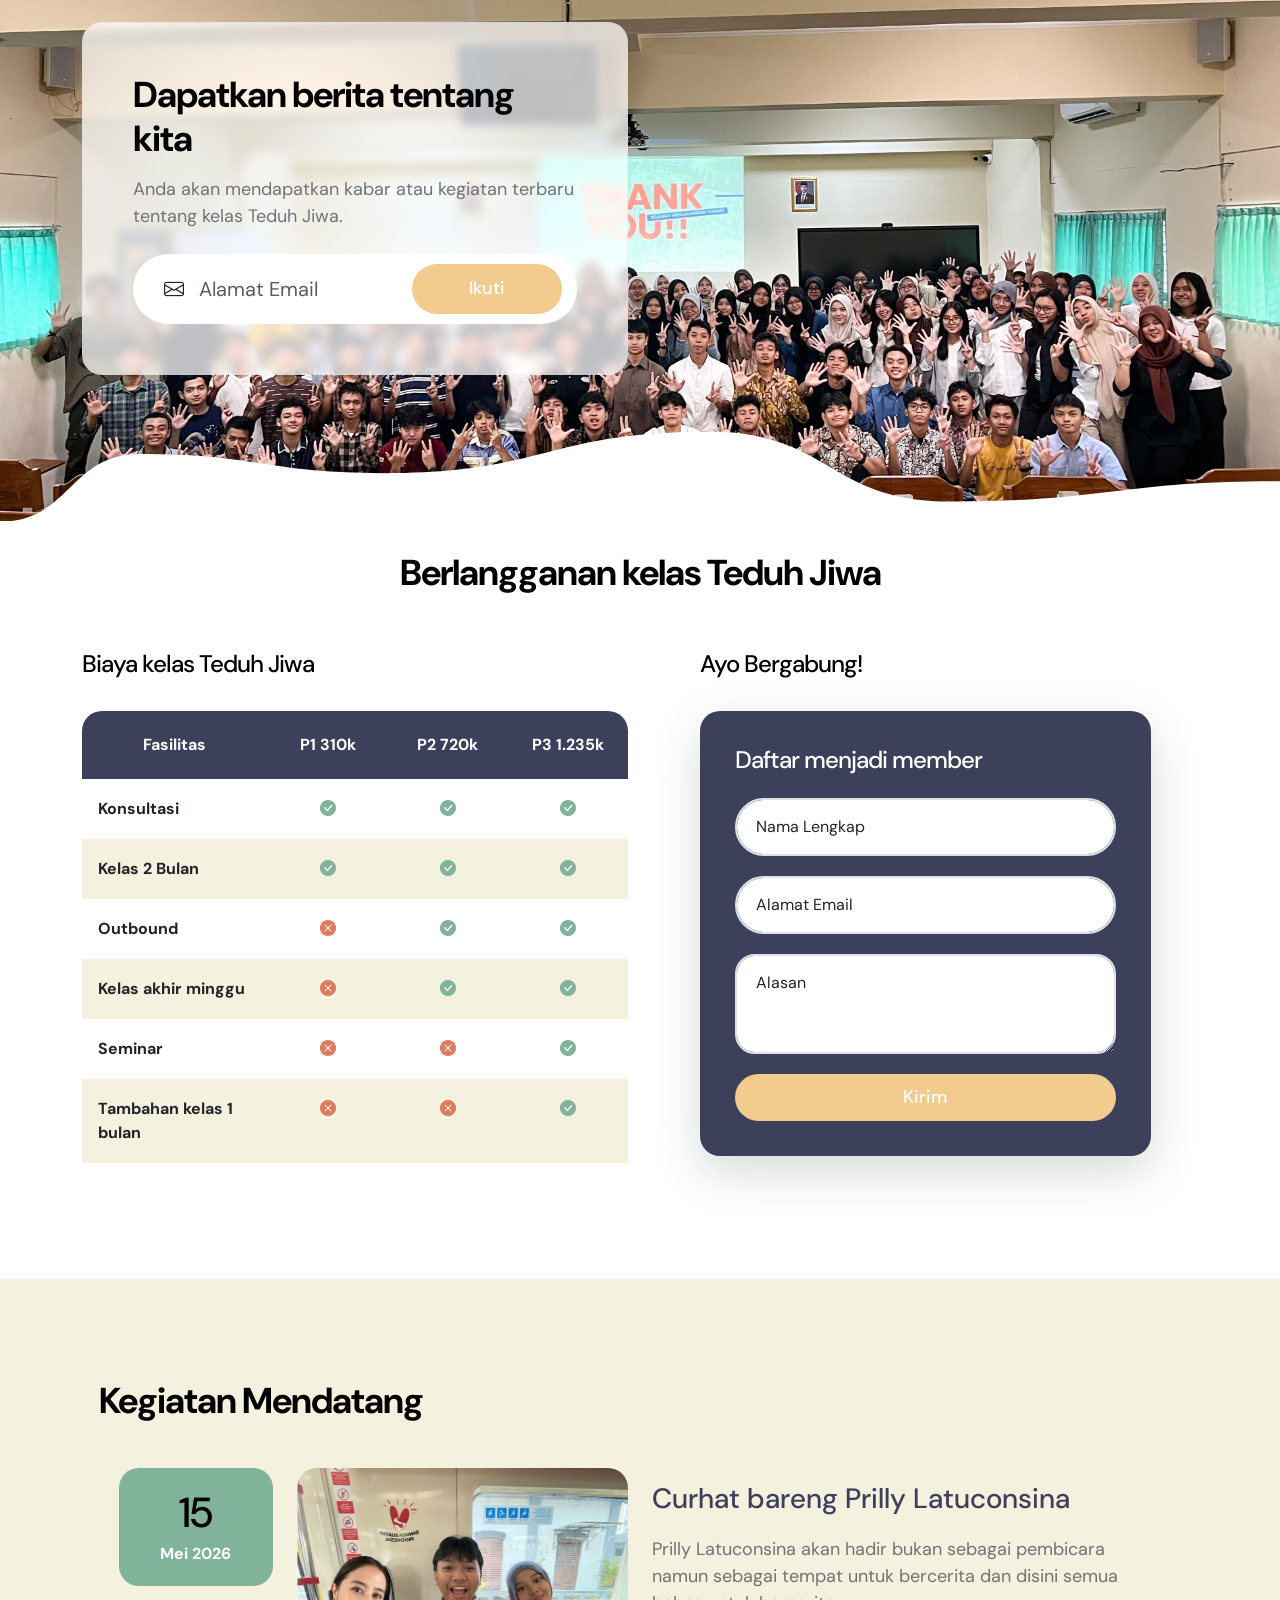
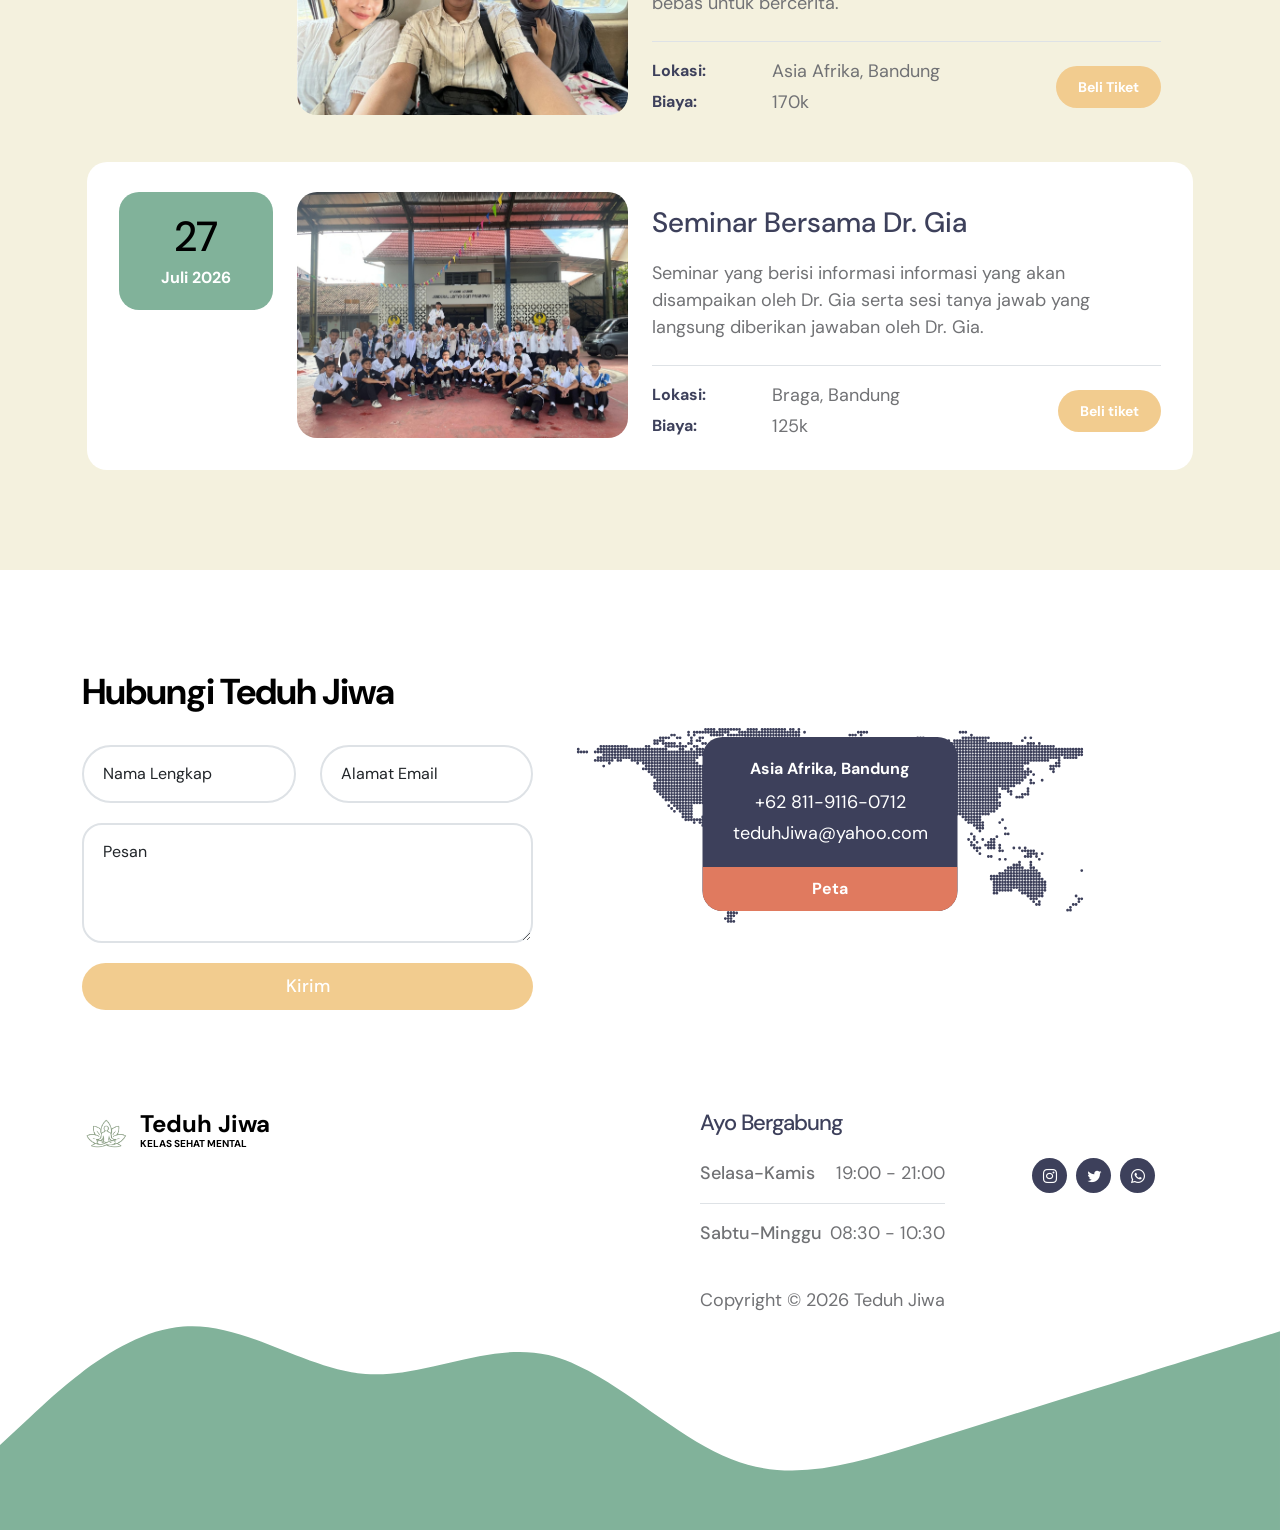
==== commit 406cc696: "Update index.html" ====
--- a/index.html
+++ b/index.html
@@ -71,9 +71,6 @@
                                 <a class="nav-link click-scroll" href="#section_4">Kegiatan</a>
                             </li>
 
-                            <li class="nav-item">
-                                <a class="nav-link click-scroll" href="login/index.html">Login</a>
-                            </li>
 
                             <p id="userInfo">Belum Login</p>
                             <div id="authArea">
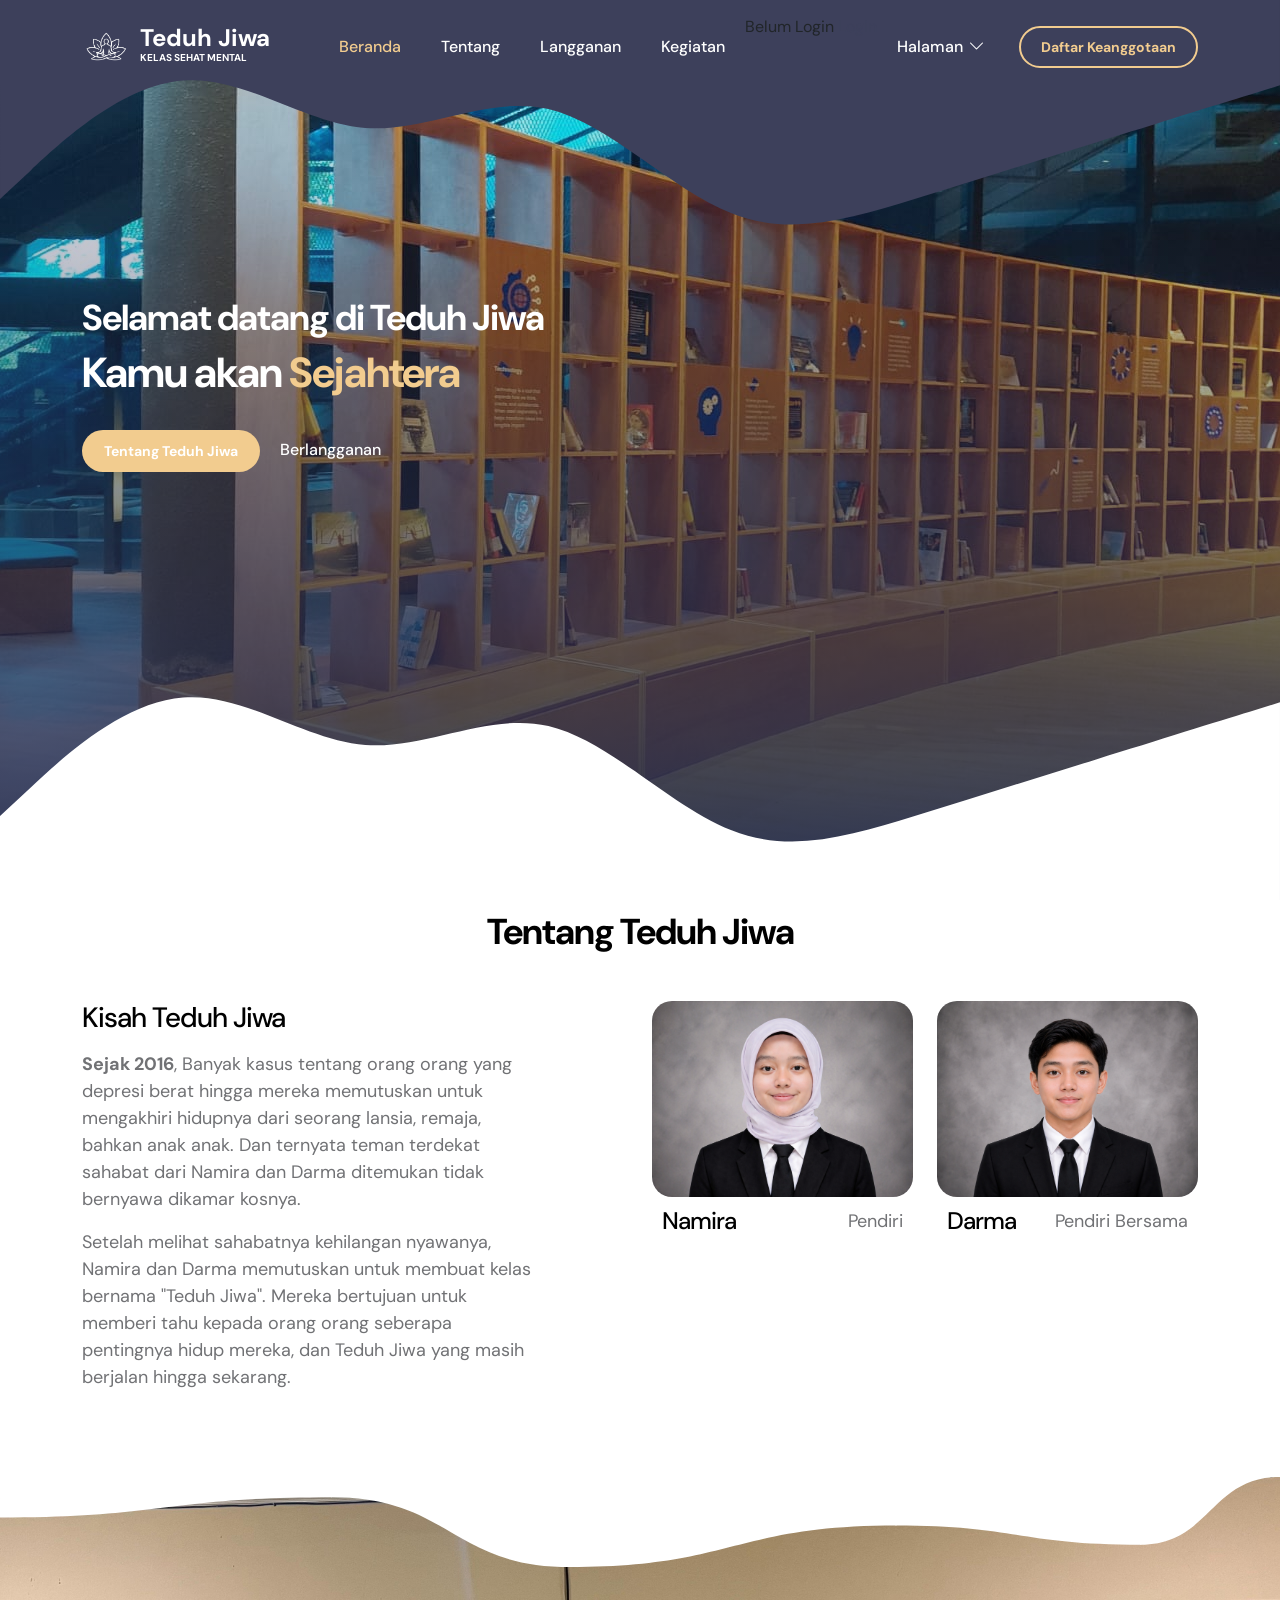
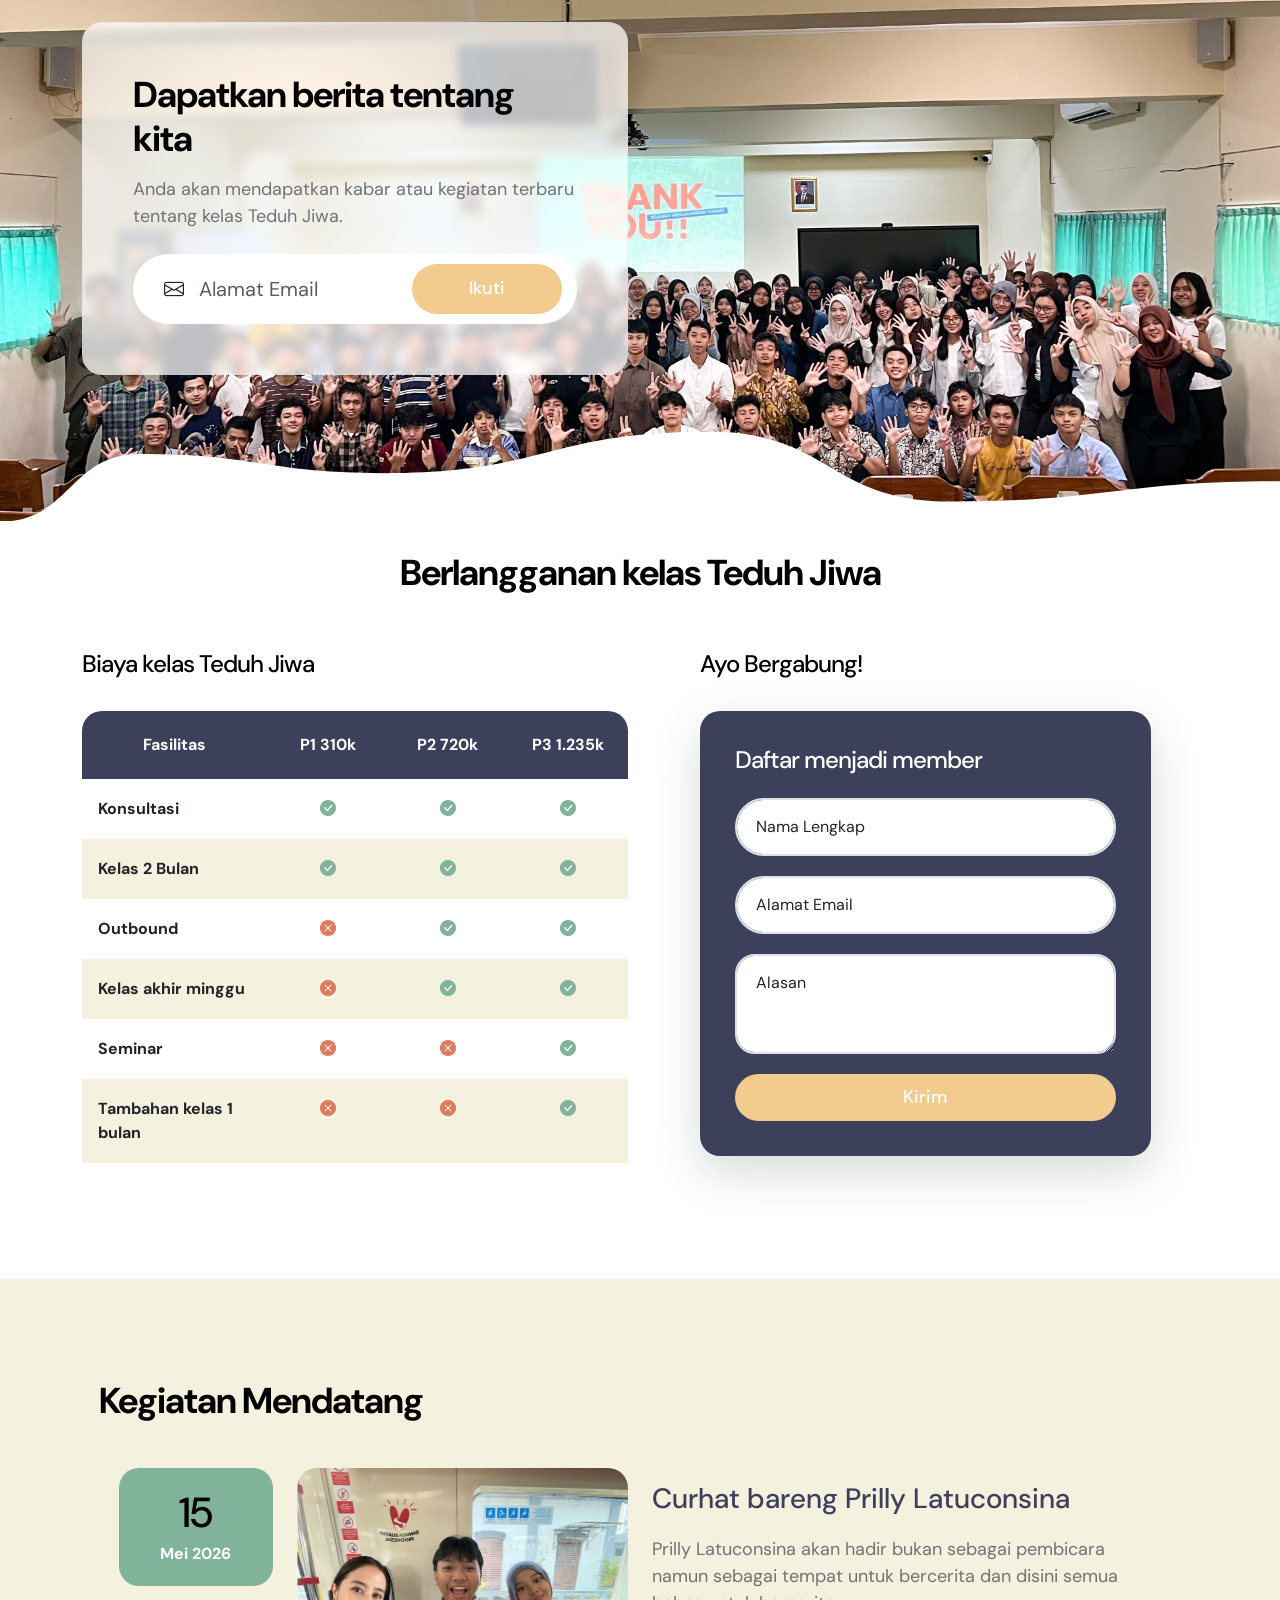
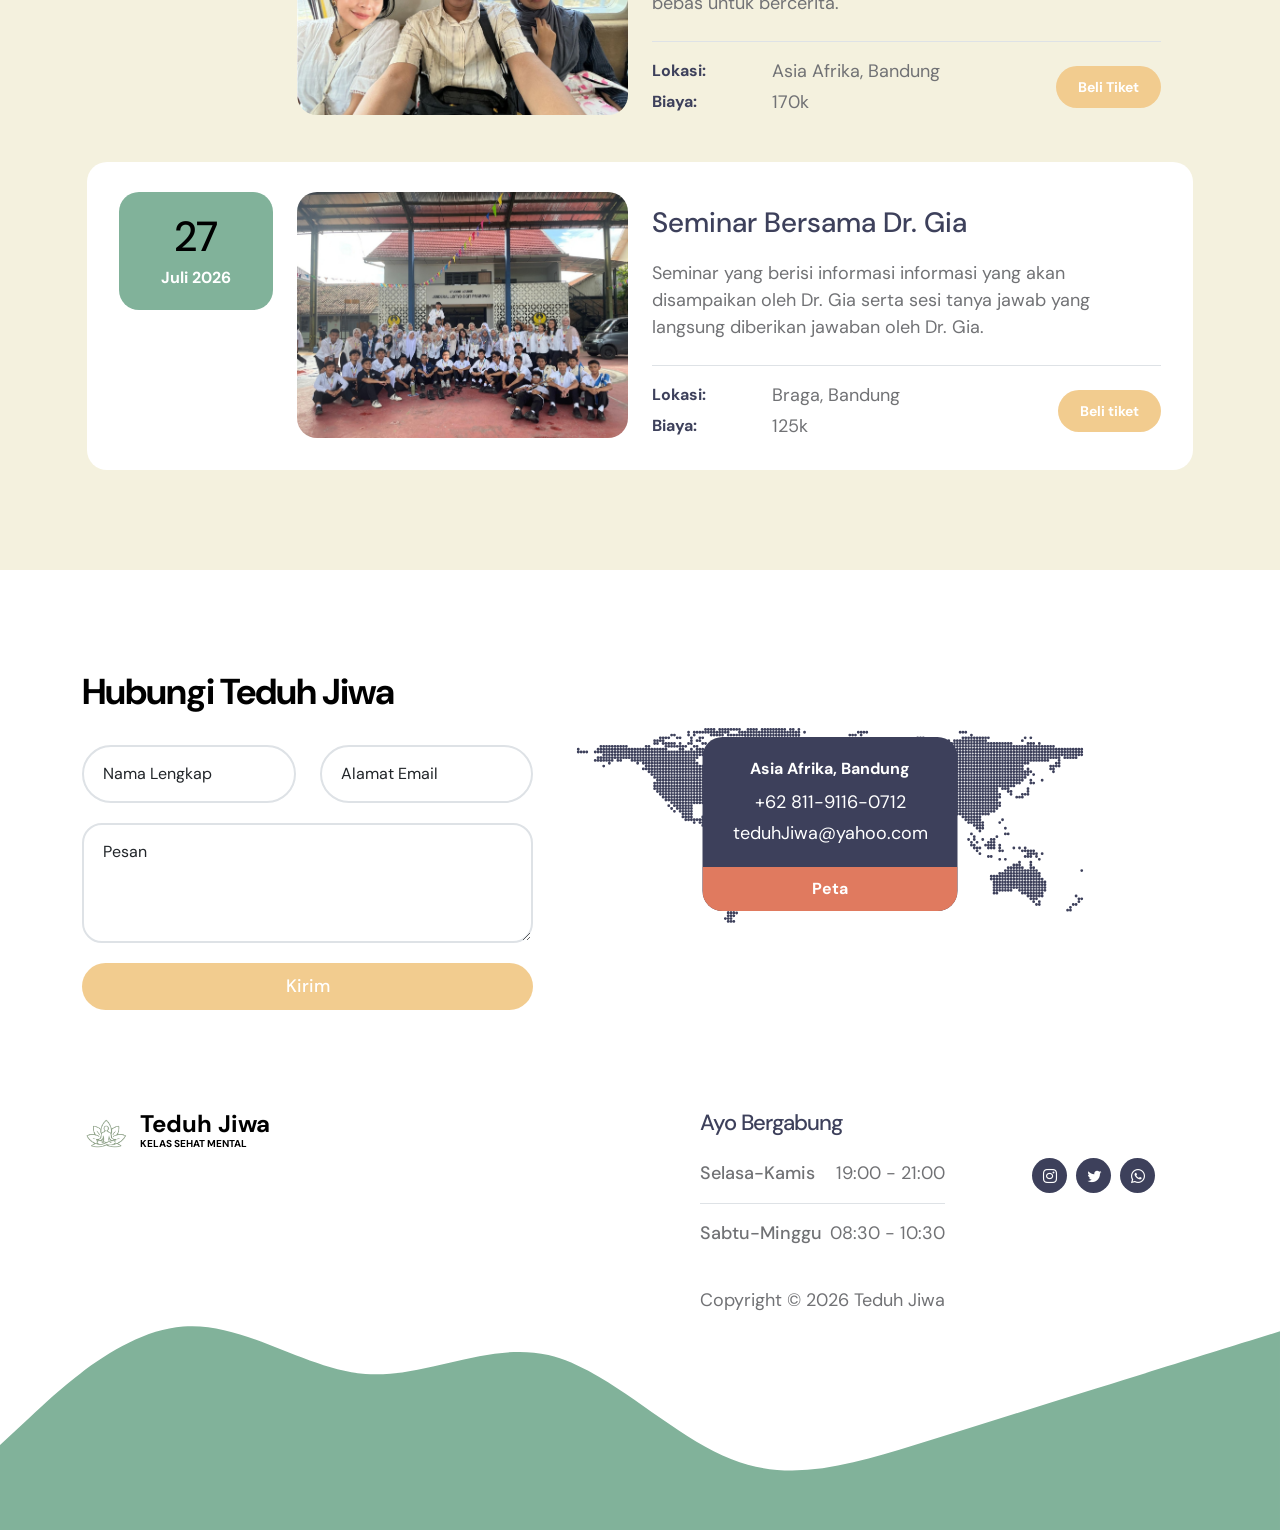
==== commit 394d0712: "Update index.html" ====
--- a/index.html
+++ b/index.html
@@ -72,10 +72,13 @@
                             </li>
 
 
-                            <p id="userInfo">Belum Login</p>
-                            <div id="authArea">
-                                <button onclick="goLogin()" class="nav-cta">Login</button>
-                            </div>
+                            <div class="navbar-user">
+    <span class="login-status">Belum Login</span>
+
+    <a href="login/index.html" class="login-btn-nav">
+        Login
+    </a>
+</div>
 
                             <li class="nav-item dropdown">
                                 <a class="nav-link dropdown-toggle" href="#" id="navbarLightDropdownMenuLink" role="button" data-bs-toggle="dropdown" aria-expanded="false">Halaman</a>
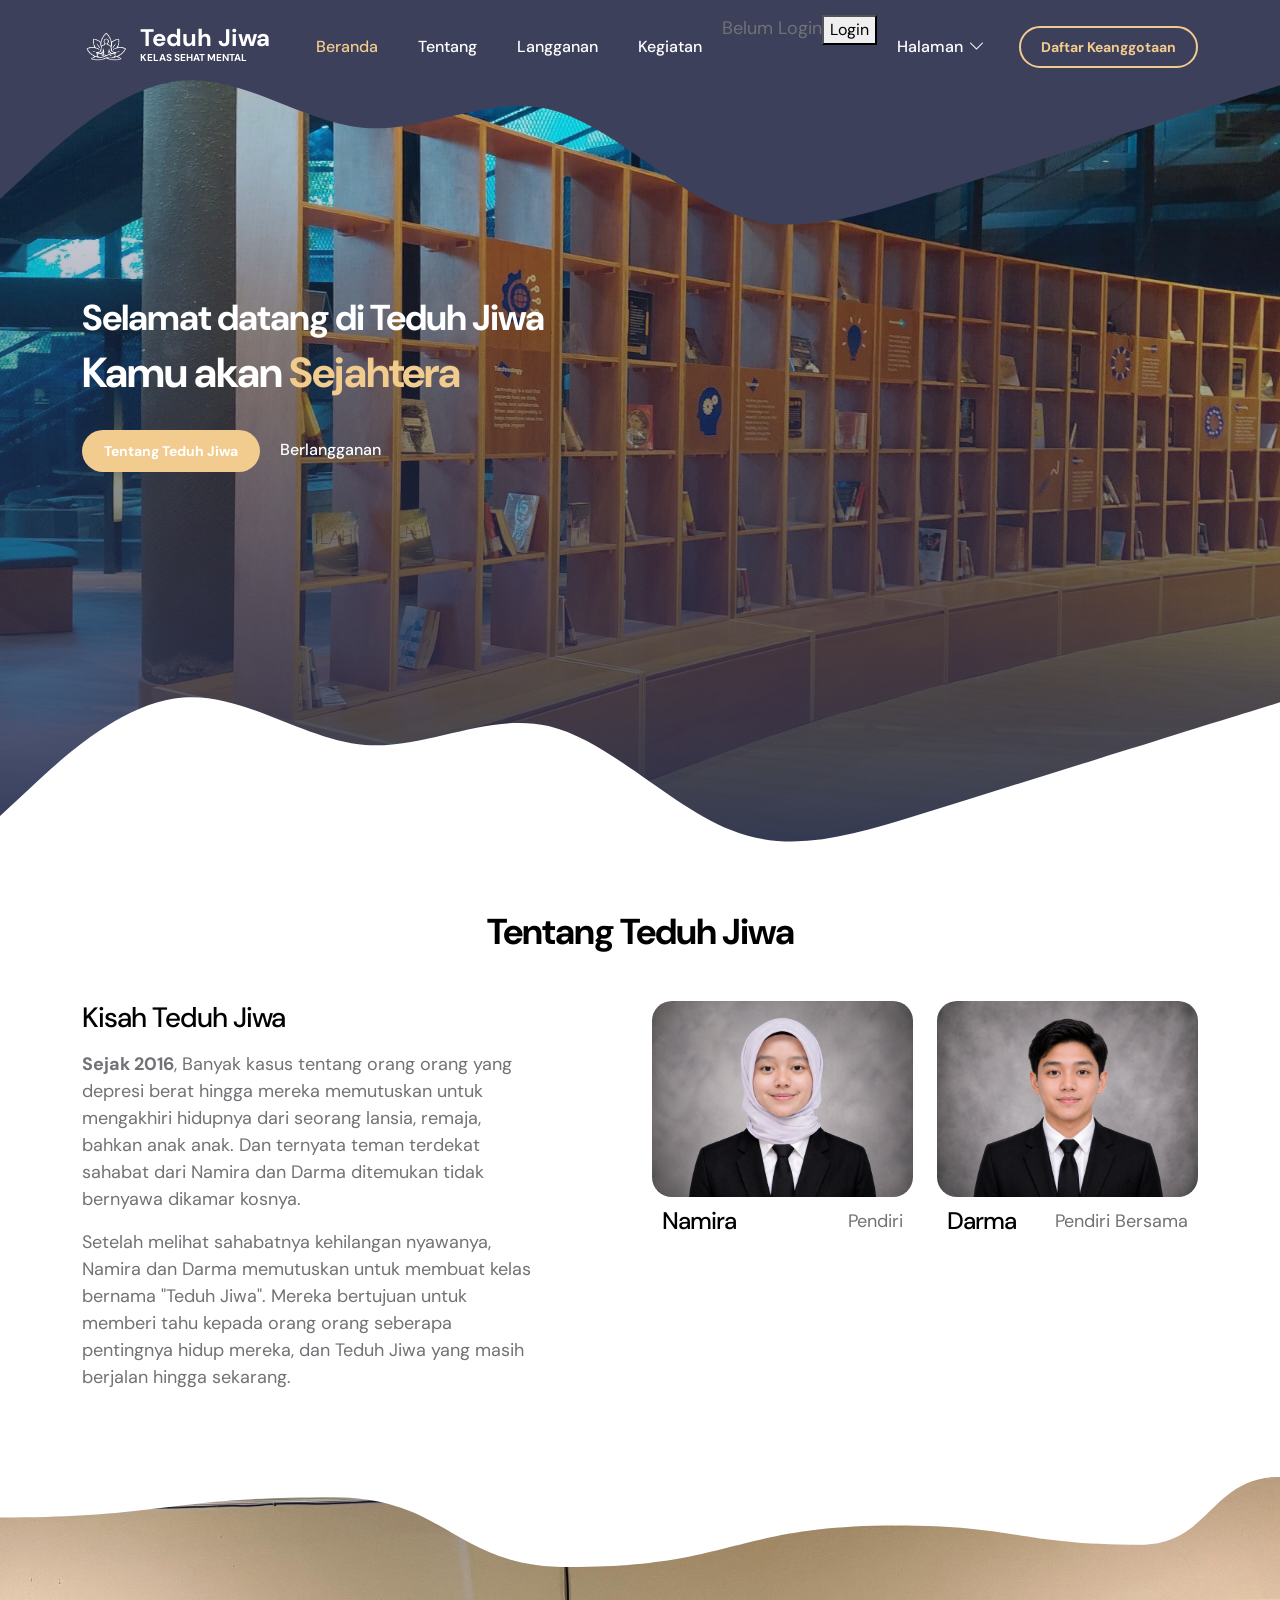
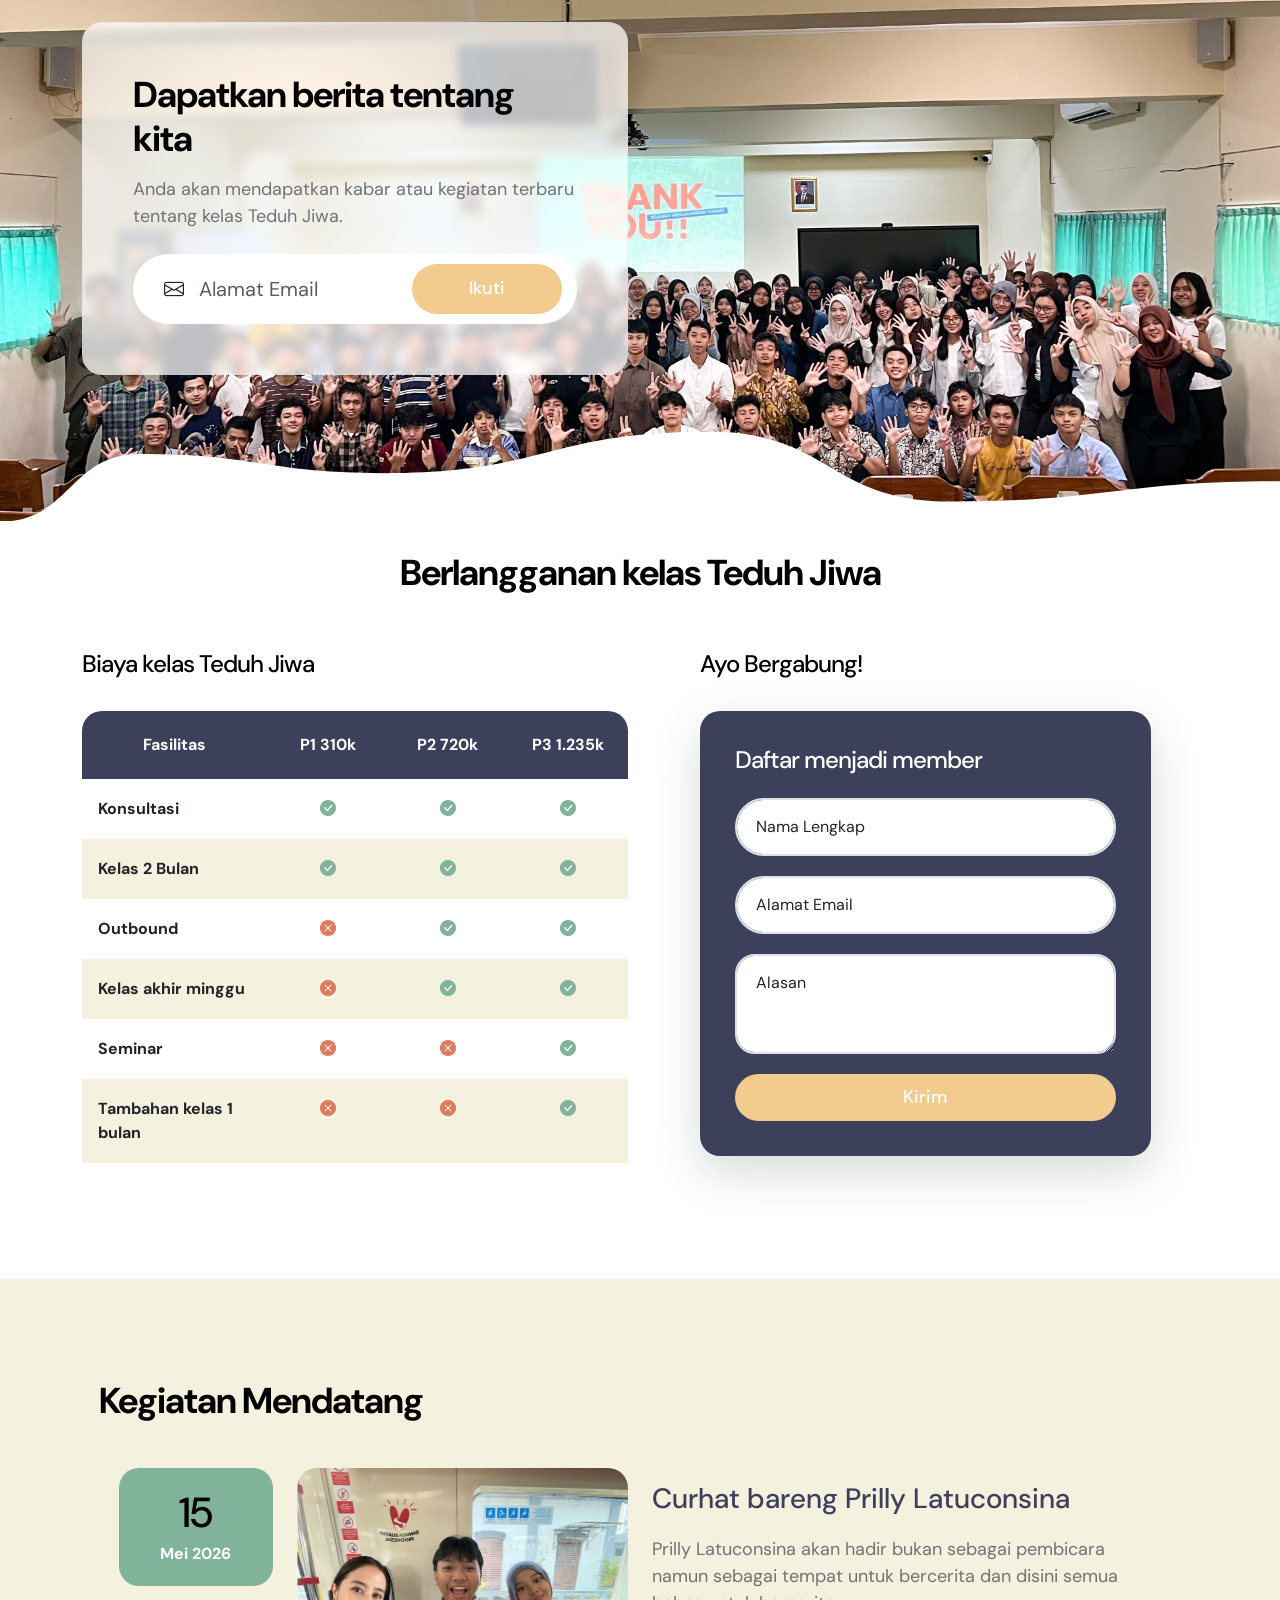
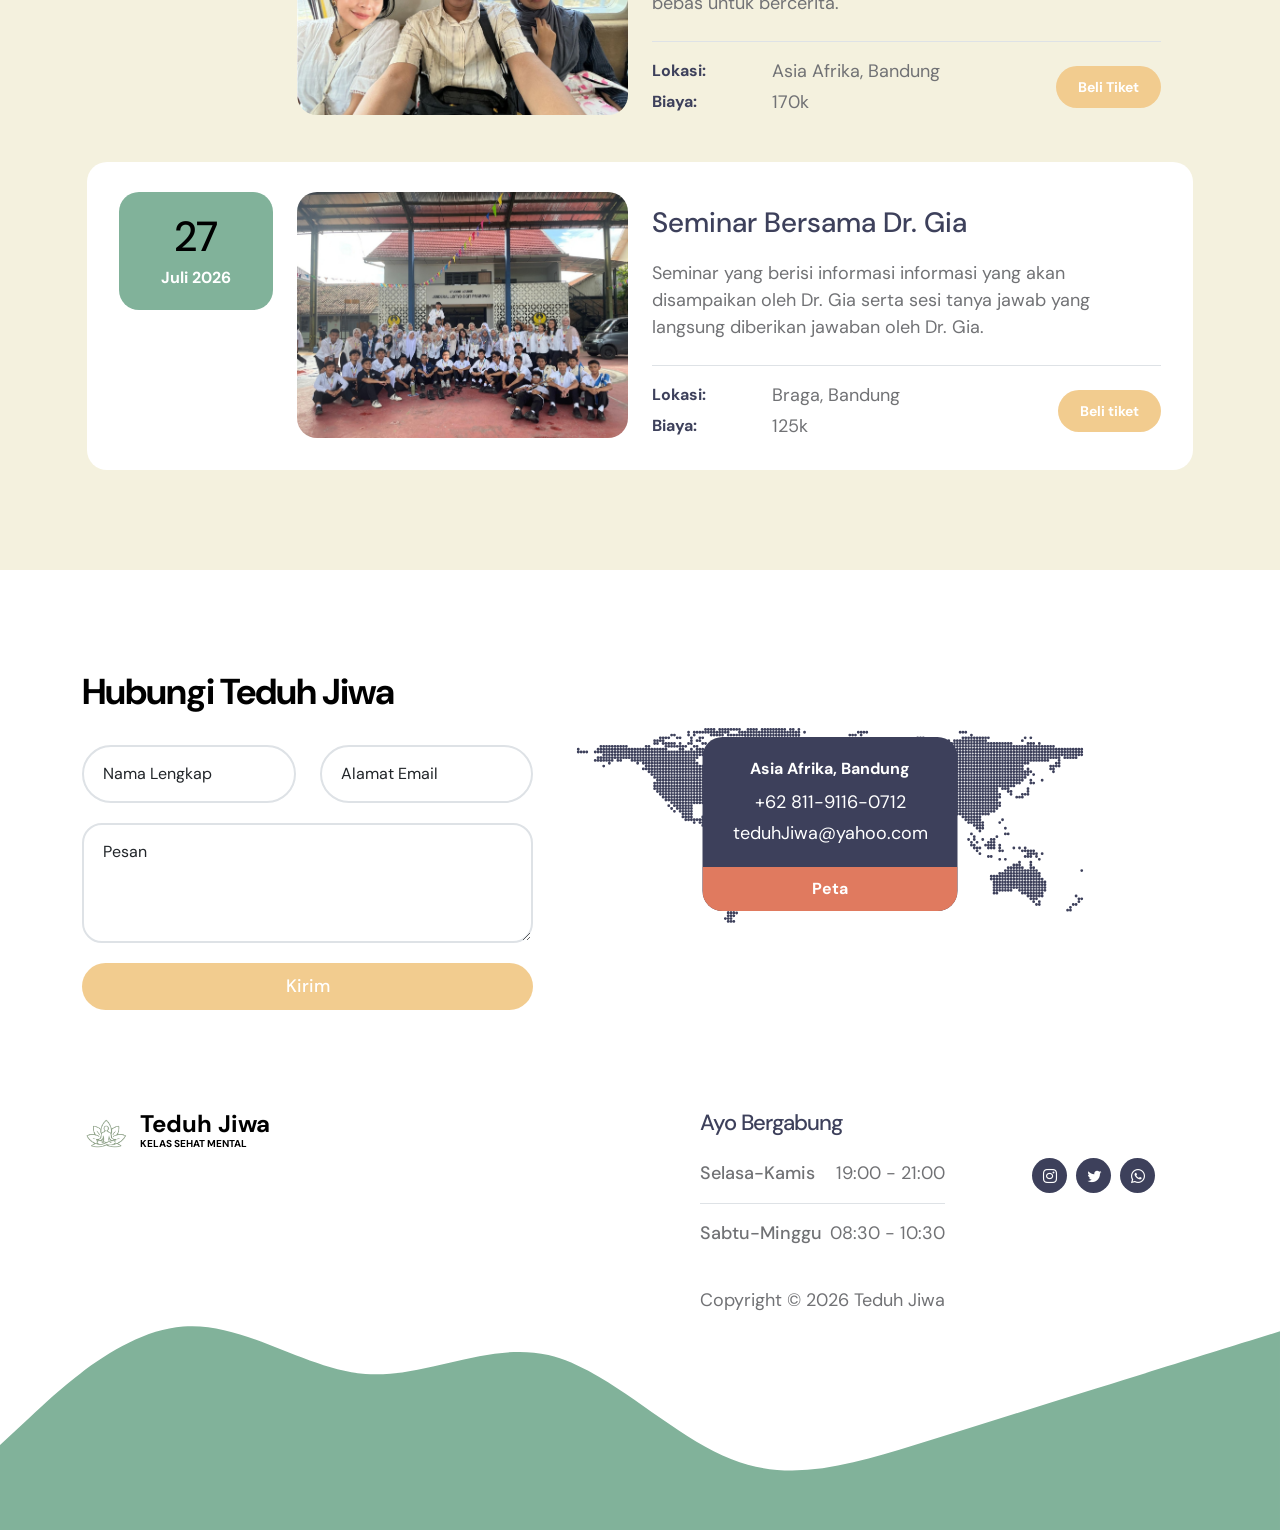
==== commit 3fa770a5: "Update index.html" ====
--- a/index.html
+++ b/index.html
@@ -71,14 +71,12 @@
                                 <a class="nav-link click-scroll" href="#section_4">Kegiatan</a>
                             </li>
 
-
-                            <div class="navbar-user">
-    <span class="login-status">Belum Login</span>
-
-    <a href="login/index.html" class="login-btn-nav">
-        Login
-    </a>
-</div>
+                            <p id="userInfo">Belum Login</p>
+
+                            <div id="authArea">
+                                <button onclick="goLogin()" class="nav-cta">Login</button>
+                            </div>
+                           
 
                             <li class="nav-item dropdown">
                                 <a class="nav-link dropdown-toggle" href="#" id="navbarLightDropdownMenuLink" role="button" data-bs-toggle="dropdown" aria-expanded="false">Halaman</a>
--- a/css/templatemo-tiya-golf-club.css
+++ b/css/templatemo-tiya-golf-club.css
@@ -1287,3 +1287,11 @@
   }
 }
 
+.navbar-user{
+    display:flex;
+    align-items:center;
+    gap:15px;
+}
+
+.login-status{
+    color: white
